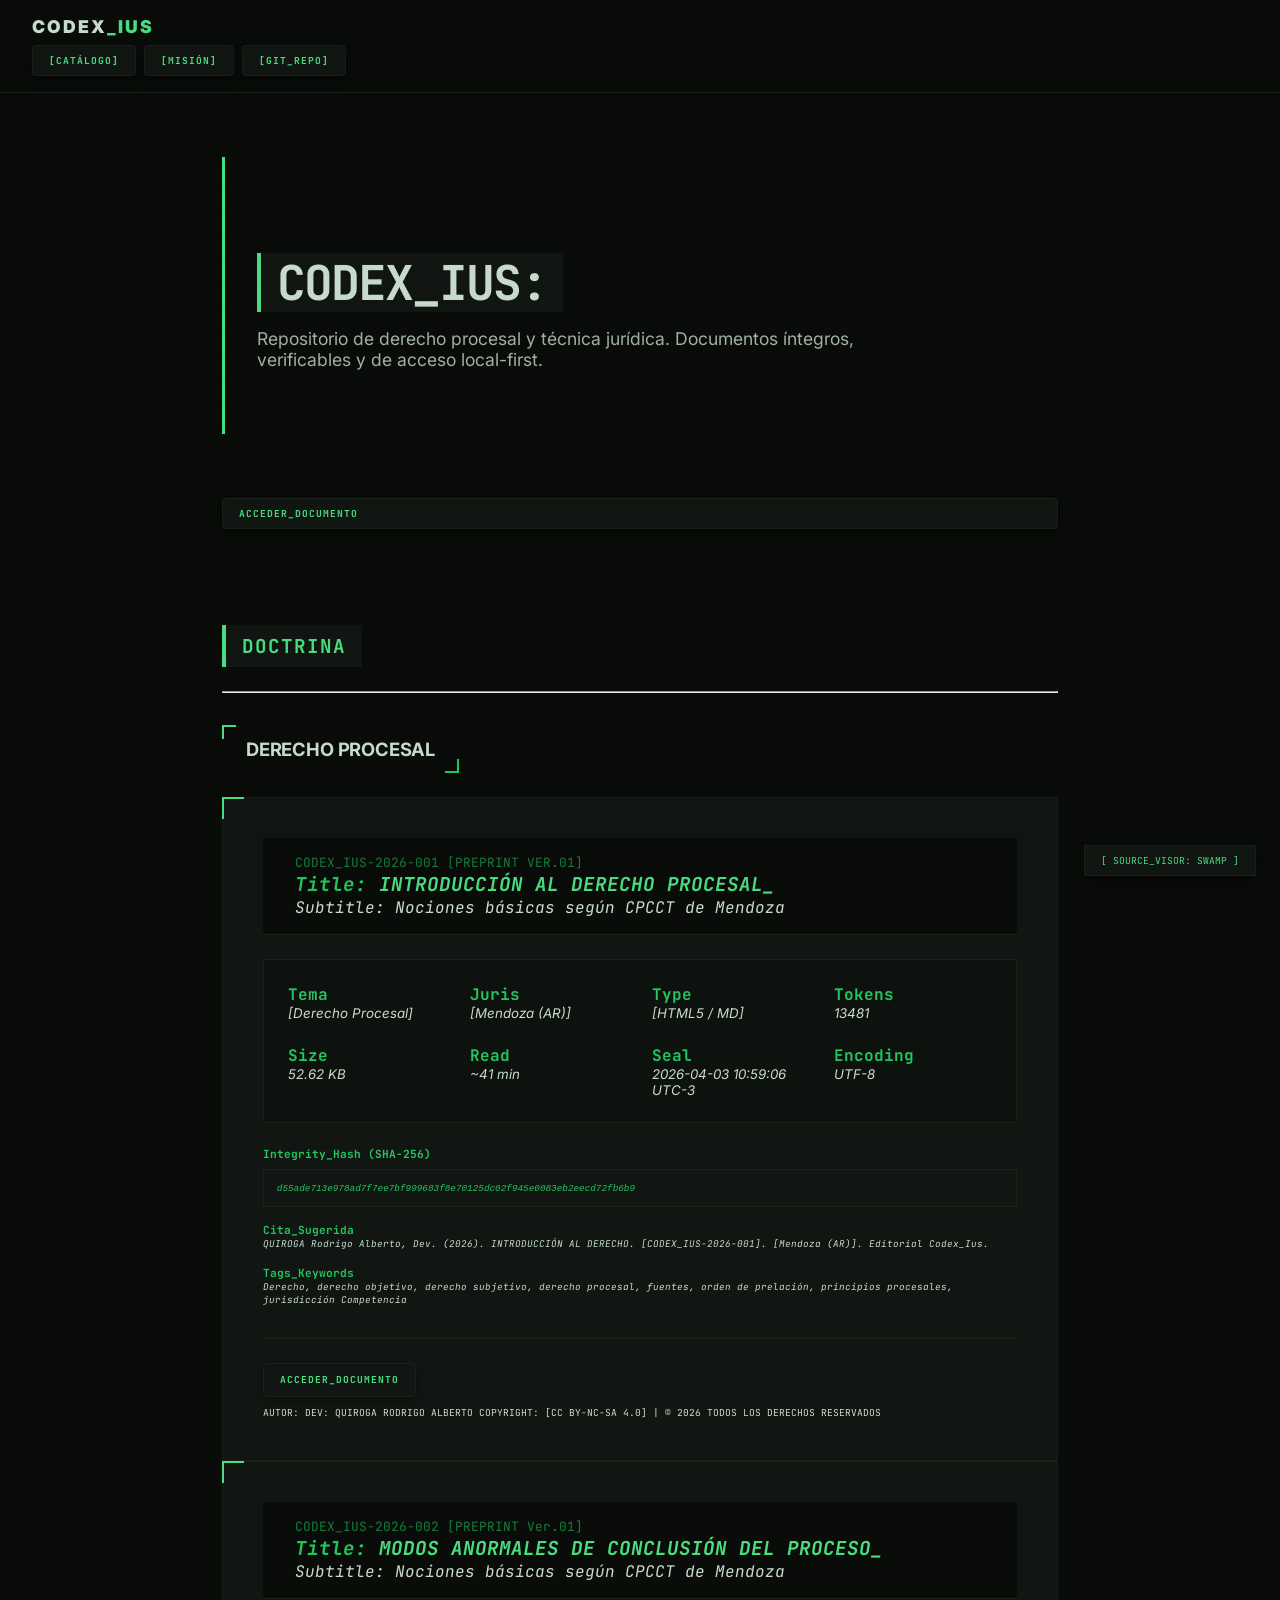
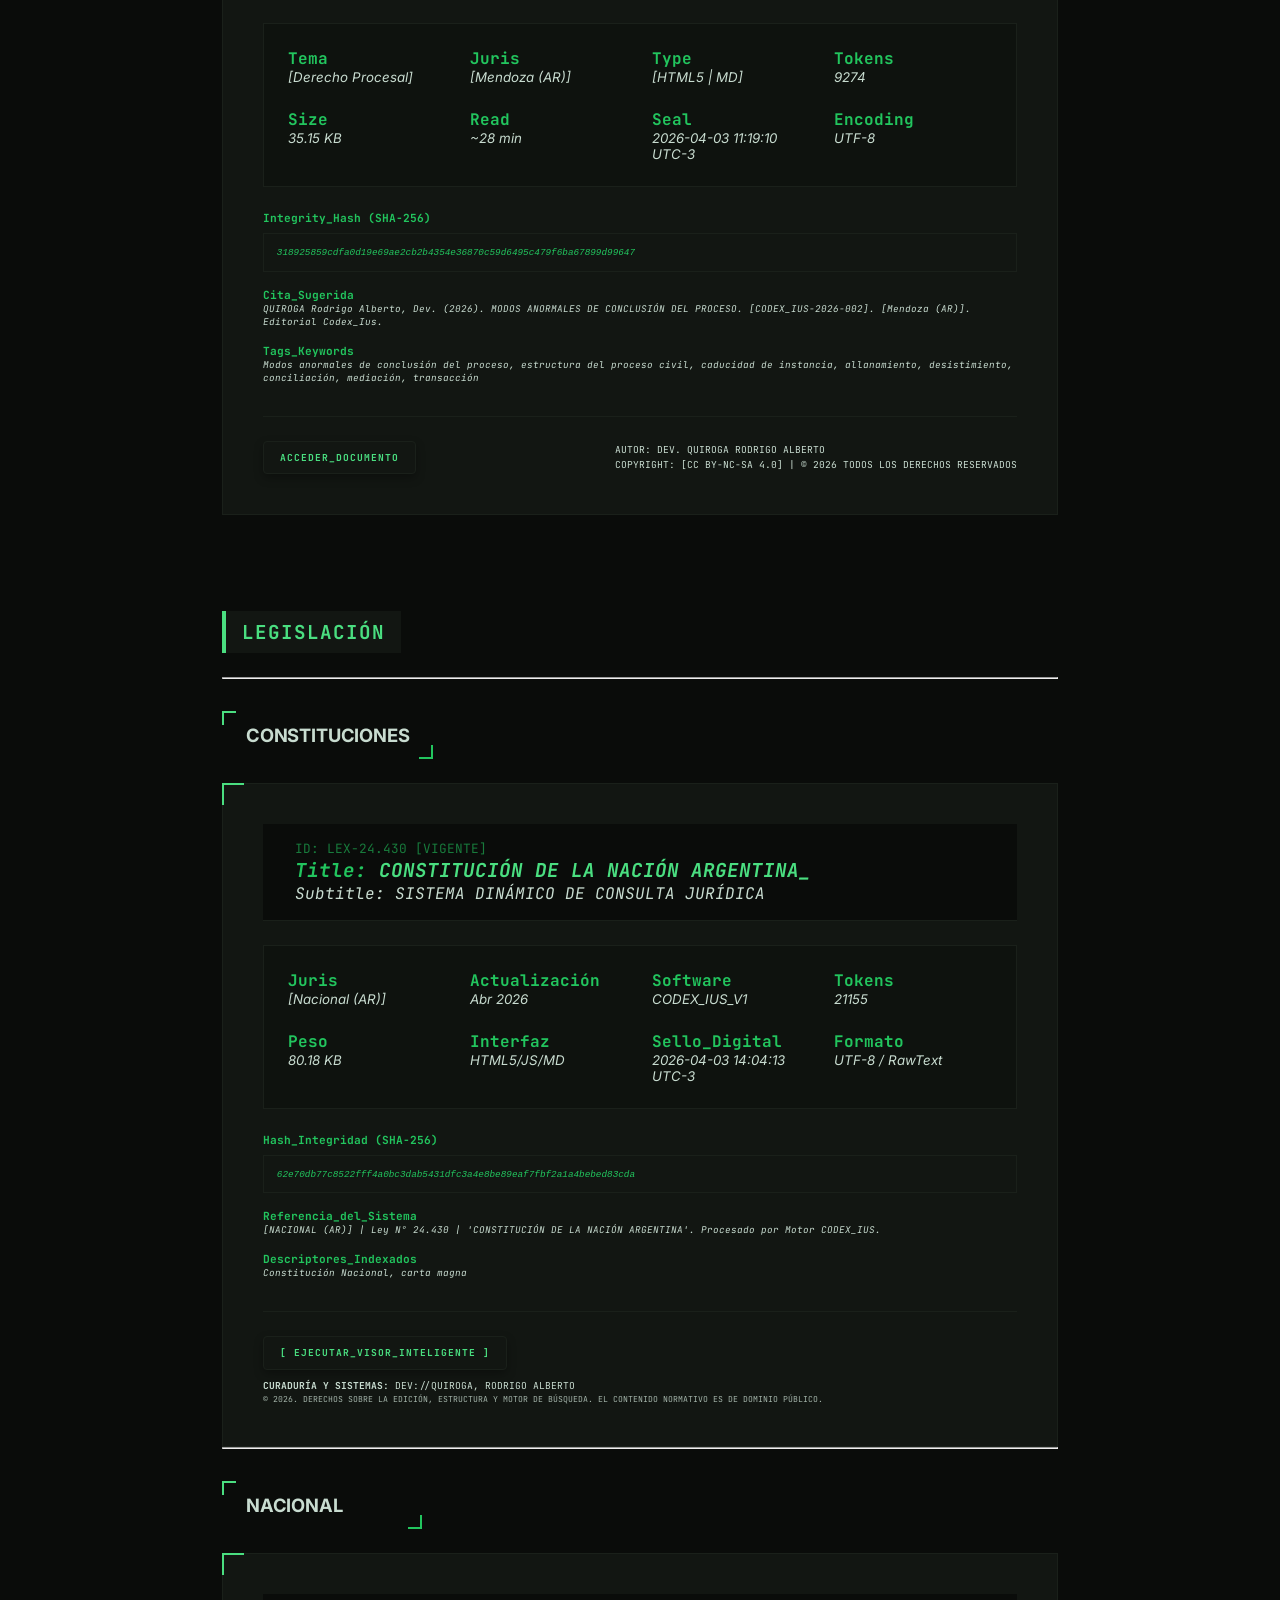
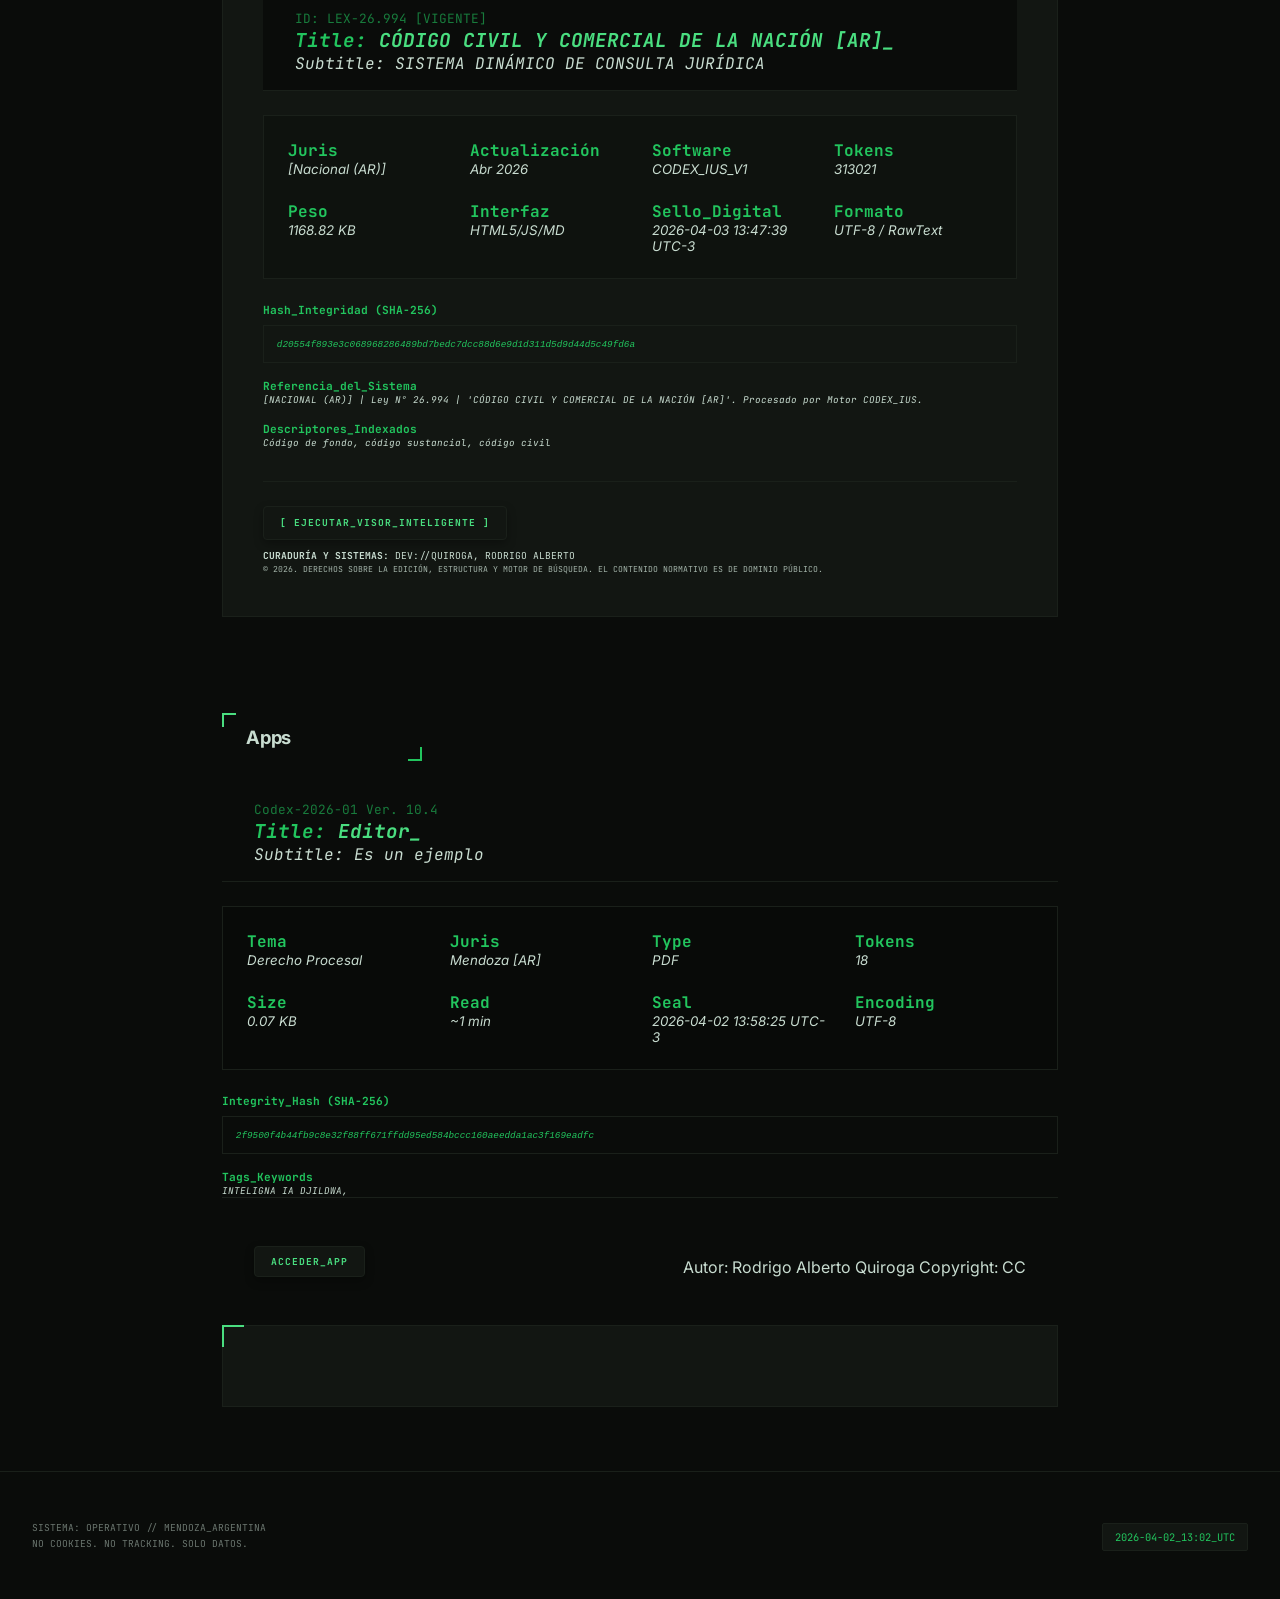
==== index.html @ 9c39ea33 "NEWER VER" ====
<!DOCTYPE html>
<html lang="es">

<head>
    <meta charset="UTF-8">
    <meta name="viewport" content="width=device-width, initial-scale=1.0">
    <title>CODEX_IUS // Editorial Técnica</title>
    <link href="https://fonts.googleapis.com/css2?family=Montserrat:wght@400;700;900&family=Roboto+Mono&display=swap"
        rel="stylesheet">
    <link rel="stylesheet" href="style.css">
    <style>
        /* Solo estilos específicos de la estructura de la LANDING */

        main {
            flex: 1;
            display: flex;
            flex-direction: column;
            padding: 4rem 2rem;
            max-width: 900px;
            margin: 0 auto;
            width: 100%;
            gap: 4rem;
        }

        #hero h2 {
            font-size: clamp(2rem, 8vw, 3.5rem);
            font-family: var(--font-mono);
            color: var(--accent);
            text-transform: uppercase;
            line-height: 0.9;
            margin-bottom: 1.5rem;
        }

        /* --- CARDS DE PUBLICACIÓN (Brutalismo Elegante) --- */
        article {
            background: var(--surface);
            border: 1px solid var(--border);
            padding: 2.5rem;
            position: relative;
            transition: all 0.3s ease;
        }

        article:hover {
            border-color: var(--accent);
            transform: translateY(-2px);
            box-shadow: 0 10px 30px rgba(0, 0, 0, 0.5);
        }

        /* Marcador de esquina superior para la Card (Vibe H3) */
        article::before {
            content: "";
            position: absolute;
            top: -1px;
            left: -1px;
            width: 20px;
            height: 20px;
            border-top: 2px solid var(--accent);
            border-left: 2px solid var(--accent);
        }

        .metadata-block dl {
            display: grid;
            grid-template-columns: repeat(auto-fit, minmax(140px, 1fr));
            gap: 1.5rem;
            background: rgba(0, 0, 0, 0.2);
            padding: 1.5rem;
            border: 1px solid var(--border);
            margin: 1.5rem 0;
        }

        .integrity-block,
        .citation-block,
        .tags-block {
            margin-top: 1rem;
            font-size: 0.7rem;
            font-family: var(--font-mono);
        }

        .integrity-block code {
            display: block;

            padding: 0.8rem;
            color: var(--accent-alt);
            border: 1px solid var(--border);
            margin-top: 0.5rem;
        }

        /* Ajuste de Footer de Card */
        .footer-article {
            margin-top: 2rem;
            display: flex;
            justify-content: space-between;
            align-items: center;
            border-top: 1px solid var(--border);
            padding-top: 1.5rem;
            flex-wrap: wrap;
            gap: 0.5rem;
        }

        /* --- HEADER & NAVEGACIÓN SISTÉMICA --- */
        header {
            border-bottom: 1px solid var(--border);
            background: var(--bg);
            padding: 1rem 2rem;
            position: sticky;
            top: 0;
            z-index: 1000;
        }

        .header-article {
            border-bottom: 1px solid var(--border);
            background: var(--bg);
            padding: 1rem 2rem;
        }

        header nav {
            display: flex;
            justify-content: space-between;
            align-items: center;
            max-width: 900px;
            margin: 0 auto;
        }

        header h1 {
            font-family: var(--font-mono);
            font-size: 1rem;
            font-weight: 700;
            color: var(--accent);
            letter-spacing: 2px;
        }

        header ul {
            display: flex;
            gap: 1.5rem;
            list-style: none;
        }

        dt {
            font-weight: bold;
            color: var(--accent-alt);
            font-family: var(--font-mono);
        }

        dd {
            font-size: smaller;
            font-style: italic;
        }

        code {
            overflow: auto;
        }

        header a {
            font-family: var(--font-mono);
            font-size: 0.7rem;
            color: var(--text);
            text-decoration: none;
            opacity: 0.7;
            transition: 0.2s;
        }

        header a:hover {
            opacity: 1;
            color: var(--accent);
        }

        /* --- SECCIÓN HERO (Soberanía) --- */
        #hero {
            padding: 4rem 0;
            border-left: 3px solid var(--accent);
            /* Marca de autoridad */
            padding-left: 2rem;
        }

        #hero h2 {
            font-family: var(--font-mono);
            font-size: 3rem;
            color: var(--text);
            line-height: 0.9;
            margin-bottom: 1rem;
            letter-spacing: -2px;
        }

        #hero p {
            font-family: var(--font-main);
            font-size: 1.1rem;
            max-width: 600px;
            opacity: 0.8;
        }



        /* --- FOOTER DE SISTEMA --- */
        footer {
            margin-top: auto;
            padding: 3rem 2rem;
            border-top: 1px solid var(--border);
            display: flex;
            justify-content: space-between;
            align-items: flex-end;
            background: var(--bg);
        }

        footer p,
        .footer-article {
            font-family: var(--font-mono);
            font-size: 0.6rem;
            line-height: 1.6;
            opacity: 0.5;
            text-transform: uppercase;
        }

        .footer-article {
            opacity: 100;
        }

        .time-stamp {
            font-family: var(--font-mono);
            font-size: 0.65rem;
            color: var(--accent-alt);
            background: var(--surface);
            padding: 6px 12px;
            border: 1px solid var(--border);
            border-radius: 2px;
        }

        h4 {
            margin: 0;
            font-family: var(--font-mono);
            font-size: larger;
            font-style: italic;
            color: var(--accent);
        }

        h4::before {
            content: 'Title: ';
            color: var(--accent-alt);
        }

        h4::after {
            content: "_";

            font-style: italic;
            animation: blink 1s step-end infinite;
        }

        .header-article p {
            font-family: var(--font-mono);
            font-style: italic;
        }

        .header-article p::before {
            content: "Subtitle: ";

        }

        @keyframes blink {

            0%,
            100% {
                opacity: 0;
            }

            50% {
                opacity: 1;
            }
        }


        /* Responsivo para móviles */
        @media (max-width: 768px) {
            header nav {
                flex-direction: column;
                gap: 1rem;
            }

            #hero h2 {
                font-size: 2rem;
            }

            footer {
                flex-direction: column;
                align-items: flex-start;
                gap: 1.5rem;
            }
        }

        .btn-main {
            z-index: 0;
        }

        .top-meta {
            font-family: var(--font-mono);
            font-size: 0.8rem;
            color: var(--accent-alt);
            opacity: 0.6;
        }
    </style>
</head>

<body>
    <nav>
        <div class="brand">CODEX<span>_IUS</span></div>
        <div class="nav-controls">
            <a class="home-btn" href="#">[CATÁLOGO]</a>
            <a class="home-btn" href="#">[MISIÓN]</a>
            <a class="home-btn" href="#">[GIT_REPO]</a>
        </div>
    </nav>




    <main>
        <section id="hero">
            <h2>CODEX_IUS:</h2>
            <p>Repositorio de derecho procesal y técnica jurídica. Documentos íntegros, verificables y de acceso
                local-first.</p>
        </section>
        <a href="sources/res-lex/viewer-lex.html?file=legislacion/ccyc.md" class="btn-main">
            ACCEDER_DOCUMENTO
        </a>
        <section id="catalog">
            <h2>DOCTRINA</h2>
            <hr>
            <h3>DERECHO PROCESAL</h3>
            <article data-pub-id="CODEX_IUS-2026-001" data-status="[preprint ver.01]">
                <div class="header-article">
                    <div class="top-meta">
                        <span>CODEX_IUS-2026-001</span>
                        <span>[PREPRINT VER.01]</span>
                    </div>
                    <h4>INTRODUCCIÓN AL DERECHO PROCESAL</h4>
                    <p>Nociones básicas según CPCCT de Mendoza</p>
                </div>

                <div class="metadata-block">
                    <dl>
                        <div>
                            <dt>Tema</dt>
                            <dd>[Derecho Procesal]</dd>
                        </div>
                        <div>
                            <dt>Juris</dt>
                            <dd>[Mendoza (AR)]</dd>
                        </div>
                        <div>
                            <dt>Type</dt>
                            <dd>[HTML5 / MD]</dd>
                        </div>
                        <div>
                            <dt>Tokens</dt>
                            <dd>13481</dd>
                        </div>
                        <div>
                            <dt>Size</dt>
                            <dd>52.62 KB</dd>
                        </div>
                        <div>
                            <dt>Read</dt>
                            <dd>~41 min</dd>
                        </div>
                        <div>
                            <dt>Seal</dt>
                            <dd>2026-04-03 10:59:06 UTC-3</dd>
                        </div>
                        <div>
                            <dt>Encoding</dt>
                            <dd>UTF-8</dd>
                        </div>
                    </dl>
                </div>

                <section class="integrity-block">
                    <dt>Integrity_Hash (SHA-256)</dt>
                    <dd><code>d55ade713e978ad7f7ee7bf999683f8e70125dc02f945e0083eb2eecd72fb6b9</code></dd>
                </section>

                <section class="citation-block">
                    <dt>Cita_Sugerida</dt>
                    <dd>QUIROGA Rodrigo Alberto, Dev. (2026). INTRODUCCIÓN AL DERECHO. [CODEX_IUS-2026-001]. [Mendoza
                        (AR)]. Editorial Codex_Ius.</dd>
                </section>

                <section class="tags-block">
                    <dt>Tags_Keywords</dt>
                    <dd>Derecho, derecho objetivo, derecho subjetivo, derecho procesal, fuentes, orden de prelación,
                        principios procesales, jurisdicción

                        Competencia</dd>
                </section>

                <div class="footer-article">
                    <a href="sources/res-archive/viewer.html?file=docs/procesal/doc_I.md"
                        class="btn-main">ACCEDER_DOCUMENTO</a>
                    <div class="file-data">
                        <span>Autor: Dev: Quiroga Rodrigo Alberto</span>
                        <span>Copyright: [CC BY-NC-SA 4.0] | © 2026 Todos los derechos reservados</span>
                    </div>
                </div>
            </article>


            <article data-pub-id="CODEX_IUS-2026-002" data-status="[preprint ver.01]">
                <div class="header-article">
                    <div class="top-meta">
                        <span>CODEX_IUS-2026-002</span>
                        <span>[PREPRINT Ver.01]</span>
                    </div>
                    <h4>MODOS ANORMALES DE CONCLUSIÓN DEL PROCESO</h4>
                    <p>Nociones básicas según CPCCT de Mendoza</p>
                </div>

                <div class="metadata-block">
                    <dl>
                        <div>
                            <dt>Tema</dt>
                            <dd>[Derecho Procesal]</dd>
                        </div>
                        <div>
                            <dt>Juris</dt>
                            <dd>[Mendoza (AR)]</dd>
                        </div>
                        <div>
                            <dt>Type</dt>
                            <dd>[HTML5 | MD]</dd>
                        </div>
                        <div>
                            <dt>Tokens</dt>
                            <dd>9274</dd>
                        </div>
                        <div>
                            <dt>Size</dt>
                            <dd>35.15 KB</dd>
                        </div>
                        <div>
                            <dt>Read</dt>
                            <dd>~28 min</dd>
                        </div>
                        <div>
                            <dt>Seal</dt>
                            <dd>2026-04-03 11:19:10 UTC-3</dd>
                        </div>
                        <div>
                            <dt>Encoding</dt>
                            <dd>UTF-8</dd>
                        </div>
                    </dl>
                </div>

                <section class="integrity-block">
                    <dt>Integrity_Hash (SHA-256)</dt>
                    <dd><code>318925859cdfa0d19e69ae2cb2b4354e36870c59d6495c479f6ba67899d99647</code></dd>
                </section>

                <section class="citation-block">
                    <dt>Cita_Sugerida</dt>
                    <dd>QUIROGA Rodrigo Alberto, Dev. (2026). MODOS ANORMALES DE CONCLUSIÓN DEL PROCESO.
                        [CODEX_IUS-2026-002]. [Mendoza (AR)]. Editorial Codex_Ius.</dd>
                </section>

                <section class="tags-block">
                    <dt>Tags_Keywords</dt>
                    <dd>Modos anormales de conclusión del proceso, estructura del proceso civil, caducidad de instancia,
                        allanamiento, desistimiento, conciliación, mediación, transacción</dd>
                </section>

                <div class="footer-article">
                    <a href="sources/viewer.html?file=res-archive/docs/procesal/doc_II.md"
                        class="btn-main">ACCEDER_DOCUMENTO</a>
                    <div class="file-data">
                        <p>Autor: Dev. Quiroga Rodrigo Alberto</p>
                        <p>Copyright: [CC BY-NC-SA 4.0] | © 2026 Todos los derechos reservados</p>
                    </div>
                </div>
            </article>
        </section>



        <section id="catalog">
            <h2>LEGISLACIÓN</h2>
            <hr>
            <h3>CONSTITUCIONES</h3>

            <article data-pub-id="LEX-24.430" data-status="[vigente]">
                <div class="header-article">
                    <div class="top-meta">
                        <span>ID: LEX-24.430</span>
                        <span>[VIGENTE]</span>
                    </div>
                    <h4>CONSTITUCIÓN DE LA NACIÓN ARGENTINA</h4>
                    <p>SISTEMA DINÁMICO DE CONSULTA JURÍDICA</p>
                </div>

                <div class="metadata-block">
                    <dl>
                        <div>
                            <dt>Juris</dt>
                            <dd>[Nacional (AR)]</dd>
                        </div>
                        <div>
                            <dt>Actualización</dt>
                            <dd>Abr 2026</dd>
                        </div>
                        <div>
                            <dt>Software</dt>
                            <dd>CODEX_IUS_V1</dd>
                        </div>
                        <div>
                            <dt>Tokens</dt>
                            <dd>21155</dd>
                        </div>
                        <div>
                            <dt>Peso</dt>
                            <dd>80.18 KB</dd>
                        </div>
                        <div>
                            <dt>Interfaz</dt>
                            <dd>HTML5/JS/MD</dd>
                        </div>
                        <div>
                            <dt>Sello_Digital</dt>
                            <dd>2026-04-03 14:04:13 UTC-3</dd>
                        </div>
                        <div>
                            <dt>Formato</dt>
                            <dd>UTF-8 / RawText</dd>
                        </div>
                    </dl>
                </div>

                <section class="integrity-block">
                    <dt>Hash_Integridad (SHA-256)</dt>
                    <dd><code>62e70db77c8522fff4a0bc3dab5431dfc3a4e8be89eaf7fbf2a1a4bebed83cda</code></dd>
                </section>

                <section class="citation-block">
                    <dt>Referencia_del_Sistema</dt>
                    <dd>[NACIONAL (AR)] | Ley N° 24.430 | 'CONSTITUCIÓN DE LA NACIÓN ARGENTINA'. Procesado por Motor
                        CODEX_IUS.</dd>
                </section>

                <section class="tags-block">
                    <dt>Descriptores_Indexados</dt>
                    <dd>Constitución Nacional, carta magna</dd>
                </section>

                <div class="footer-article">
                    <a href="sources/res-lex/viewer-lex.html?file=lex/cn.md" class="btn-main">[
                        EJECUTAR_VISOR_INTELIGENTE ]</a>
                    <div class="file-data">
                        <p><strong>Curaduría y Sistemas:</strong> dev://QUIROGA, Rodrigo Alberto</p>
                        <p style="font-size: 0.85em; opacity: 0.8;">
                            © 2026. Derechos sobre la edición, estructura y motor de búsqueda.
                            El contenido normativo es de dominio público.
                        </p>
                    </div>
                </div>
            </article>
            <hr>
            <h3>NACIONAL</h3>

            <article data-pub-id="LEX-26.994" data-status="[vigente]">
                <div class="header-article">
                    <div class="top-meta">
                        <span>ID: LEX-26.994</span>
                        <span>[VIGENTE]</span>
                    </div>
                    <h4>CÓDIGO CIVIL Y COMERCIAL DE LA NACIÓN [AR]</h4>
                    <p>SISTEMA DINÁMICO DE CONSULTA JURÍDICA</p>
                </div>

                <div class="metadata-block">
                    <dl>
                        <div>
                            <dt>Juris</dt>
                            <dd>[Nacional (AR)]</dd>
                        </div>
                        <div>
                            <dt>Actualización</dt>
                            <dd>Abr 2026</dd>
                        </div>
                        <div>
                            <dt>Software</dt>
                            <dd>CODEX_IUS_V1</dd>
                        </div>
                        <div>
                            <dt>Tokens</dt>
                            <dd>313021</dd>
                        </div>
                        <div>
                            <dt>Peso</dt>
                            <dd>1168.82 KB</dd>
                        </div>
                        <div>
                            <dt>Interfaz</dt>
                            <dd>HTML5/JS/MD</dd>
                        </div>
                        <div>
                            <dt>Sello_Digital</dt>
                            <dd>2026-04-03 13:47:39 UTC-3</dd>
                        </div>
                        <div>
                            <dt>Formato</dt>
                            <dd>UTF-8 / RawText</dd>
                        </div>
                    </dl>
                </div>

                <section class="integrity-block">
                    <dt>Hash_Integridad (SHA-256)</dt>
                    <dd><code>d20554f893e3c068968286489bd7bedc7dcc88d6e9d1d311d5d9d44d5c49fd6a</code></dd>
                </section>

                <section class="citation-block">
                    <dt>Referencia_del_Sistema</dt>
                    <dd>[NACIONAL (AR)] | Ley N° 26.994 | 'CÓDIGO CIVIL Y COMERCIAL DE LA NACIÓN [AR]'. Procesado por
                        Motor CODEX_IUS.</dd>
                </section>

                <section class="tags-block">
                    <dt>Descriptores_Indexados</dt>
                    <dd>Código de fondo, código sustancial, código civil</dd>
                </section>

                <div class="footer-article">
                    <a href="sources/res-lex/viewer-lex.html?file=lex/ccyc.md" class="btn-main">[
                        EJECUTAR_VISOR_INTELIGENTE ]</a>
                    <div class="file-data">
                        <p><strong>Curaduría y Sistemas:</strong> dev://QUIROGA, Rodrigo Alberto</p>
                        <p style="font-size: 0.85em; opacity: 0.8;">
                            © 2026. Derechos sobre la edición, estructura y motor de búsqueda.
                            El contenido normativo es de dominio público.
                        </p>
                    </div>
                </div>
            </article>

        </section>
        <section>
            <h3>Apps</h3>
            <div class="header-article">
                <div class="top-meta">
                    <span>Codex-2026-01</span>
                    <span>Ver. 10.4</span>
                </div>
                <h4>Editor</h4>
                <p>Es un ejemplo</p>
            </div>

            <div class="metadata-block">
                <dl>
                    <div>
                        <dt>Tema</dt>
                        <dd>Derecho Procesal</dd>
                    </div>
                    <div>
                        <dt>Juris</dt>
                        <dd>Mendoza [AR]</dd>
                    </div>
                    <div>
                        <dt>Type</dt>
                        <dd>PDF</dd>
                    </div>
                    <div>
                        <dt>Tokens</dt>
                        <dd>18</dd>
                    </div>
                    <div>
                        <dt>Size</dt>
                        <dd>0.07 KB</dd>
                    </div>
                    <div>
                        <dt>Read</dt>
                        <dd>~1 min</dd>
                    </div>
                    <div>
                        <dt>Seal</dt>
                        <dd>2026-04-02 13:58:25 UTC-3</dd>
                    </div>
                    <div>
                        <dt>Encoding</dt>
                        <dd>UTF-8</dd>
                    </div>
                </dl>
            </div>

            <section class="integrity-block">
                <dt>Integrity_Hash (SHA-256)</dt>
                <dd><code>2f9500f4b44fb9c8e32f88ff671ffdd95ed584bccc160aeedda1ac3f169eadfc</code></dd>
            </section>

            <section class="tags-block">
                <dt>Tags_Keywords</dt>
                <dd>INTELIGNA IA DJILDWA,</dd>
            </section>

            <footer>
                <a href="/sources/res-apps/render.html" class="btn-main">ACCEDER_APP</a>
                <div class="file-data">
                    <span>Autor: Rodrigo Alberto Quiroga</span>
                    <span>Copyright: CC</span>
                </div>
            </footer>
            </article>
            <article>

            </article>
        </section>
    </main>

    <footer>
        <div>
            <p>SISTEMA: OPERATIVO // MENDOZA_ARGENTINA</p>
            <p>NO COOKIES. NO TRACKING. SOLO DATOS.</p>
        </div>
        <div class="time-stamp">
            2026-04-02_13:02_UTC
        </div>
    </footer>
    <button id="theme-toggle" onclick="toggleTheme()">[ MODE: DARK ]</button>

    <script>
        // 1. INICIALIZACIÓN Y CARGA DINÁMICA
        window.onload = () => {

            // Aplicar tema guardado
            const savedTheme = localStorage.getItem('theme') || 'dark';
            applyTheme(savedTheme);
            // MEDIR EL NAV DINÁMICAMENTE
            const nav = document.querySelector('nav');
            const updateNavHeight = () => {
                const height = nav.offsetHeight;
                document.documentElement.style.setProperty('--nav-height', `${height}px`);
            };

            updateNavHeight();
            window.addEventListener('resize', updateNavHeight); // Re-calcula si giras el celu o achicas la ventana
        };

        // 3. GESTIÓN DE TEMAS (CICLO DE PALETAS)
        const themes = [
            'dark', 'bw', 'amber', 'steel',
            'blueprint', 'ghost', 'olive', 'radar'
        ];

        function toggleTheme() {
            let current = document.documentElement.getAttribute('data-theme') || 'dark';
            let nextIndex = (themes.indexOf(current) + 1) % themes.length;
            let nextTheme = themes[nextIndex];

            applyTheme(nextTheme);
        }

        function applyTheme(theme) {
            document.documentElement.setAttribute('data-theme', theme);
            localStorage.setItem('theme', theme);

            const themeBtn = document.getElementById('theme-toggle');
            if (themeBtn) {
                // Nombres amigables para el botón
                const themeNames = {
                    'dark': 'SWAMP',
                    'bw': 'PAPER',
                    'amber': 'AMBER',
                    'steel': 'OCEAN',
                    'blueprint': 'BLUEPRINT',
                    'ghost': 'GHOST',
                    'olive': 'OLIVE',
                    'radar': 'RADAR'
                };
                themeBtn.textContent = `[ SOURCE_VISOR: ${themeNames[theme] || theme.toUpperCase()} ]`;
            }
        }
    </script>
</body>

</html>
---- style.css ----
@import url('https://fonts.googleapis.com/css2?family=Inter:wght@400;700&family=JetBrains+Mono:ital,wght@0,400;0,700;1,400&display=swap');

        :root {
            /* [ MATRIX_RGB ] - Verde Musgo y Esmeralda */
            --bg: #0a0c0a;
            --surface: #121612;
            --border: #1a201a;
            --text: #c8dcd0;
            --accent: #4ade80;
            --accent-alt: #22c55e;
            /* Un verde más profundo para títulos */
            --overlay-bg: rgba(5, 8, 5, 0.85);
            --font-main: 'Inter', sans-serif;
            --font-mono: 'JetBrains Mono', monospace;
            --nav-height: 80px;
        }

        [data-theme="bw"] {
            /* [ PAPER_BW ] - Hueso y Tinta Seca */
            --bg: #f5f5f4;
            --surface: #e7e7e4;
            --border: #d6d6d2;
            --text: #1c1917;
            --accent: #44403c;
            --accent-alt: #78716c;
            --overlay-bg: rgba(245, 245, 244, 0.9);
        }

        [data-theme="amber"] {
            /* [ AMBER_CRT ] - Obsidiana y Oro Viejo */
            --bg: #0f0d0a;
            --surface: #1a1612;
            --border: #2d241a;
            --text: #fcd34d;
            --accent: #fbbf24;
            --accent-alt: #d97706;
            --overlay-bg: rgba(10, 8, 5, 0.9);
        }

        [data-theme="steel"] {
            /* [ STEEL_CYBER ] - Ártico y Cobalto */
            --bg: #0f172a;
            --surface: #1e293b;
            --border: #334155;
            --text: #f1f5f9;
            --accent: #38bdf8;
            --accent-alt: #0ea5e9;
            --overlay-bg: rgba(15, 23, 42, 0.9);
        }

        [data-theme="blueprint"] {
            /* Fondo azul muy pálido con textura de puntos */
            --bg: #f0f4f8;
            --surface: #e1e8f0;
            --border: #cbd5e1;
            --text: #334155;
            --accent: #2563eb;
            /* Azul técnico */
            --accent-alt: #0f172a;
            --overlay-bg: rgba(240, 244, 248, 0.9);

            /* Efecto Dot Grid */
            background-image: radial-gradient(#cbd5e1 1px, transparent 1px);
            background-size: 20px 20px;
        }

        [data-theme="ghost"] {
            --bg: #1a1b1e;
            --surface: #25262b;
            --border: #373a40;
            --text: #c1c2c5;
            --accent: #a5d8ff;
            /* Azul hielo */
            --accent-alt: #be4bdb;
            /* Magenta suave para contrastes */
            --overlay-bg: rgba(26, 27, 30, 0.9);
        }

        [data-theme="radar"] {
            --bg: #050b10;
            --surface: #0a141d;
            --border: #142a3d;
            --text: #71b1d9;
            --accent: #00f2ff;
            /* Cian Neón */
            --accent-alt: #0066ff;
            --overlay-bg: rgba(5, 11, 16, 0.9);
        }

        /* Efecto: Círculos concéntricos de Radar (Muy sutiles en las esquinas) */
        [data-theme="radar"] body {
            background-image: radial-gradient(circle at 0% 0%, var(--border) 2px, transparent 1px);
            background-size: 100px 100px;
        }

        [data-theme="olive"] {
            --bg: #e2e4d5;
            /* Verde oficina antiguo */
            --surface: #d8dabf;
            --border: #b5b8a1;
            --text: #2d2f28;
            /* Tinta seca */
            --accent: #5d6342;
            /* Verde militar profundo */
            --accent-alt: #8c7355;
            /* Cuero/Madera */
            --overlay-bg: rgba(226, 228, 213, 0.95);
            --glow: none;
        }

       
        /* Solo aplicar el grid si estamos en blueprint */
        [data-theme="blueprint"] body {
            background-image: radial-gradient(var(--border) 0.5px, transparent 1px);
            background-size: 24px 24px;
        }

        /* Efecto de "Scanline" para temas oscuros técnicos */
        [data-theme="ghost"] body::after,
        [data-theme="matrix"] body::after {
            content: "";
            position: fixed;
            top: 0;
            left: 0;
            width: 100%;
            height: 100%;
            background: linear-gradient(rgba(18, 16, 16, 0) 50%,
                    rgba(0, 0, 0, 0.05) 50%);
            background-size: 100% 4px;
            z-index: 9999;
            pointer-events: none;
            opacity: 0.5;
        }

        * {
            margin: 0;
            padding: 0;
            box-sizing: border-box;
        }

        /* Forzamos que el body y html usen el background dinámico */
        html,
        body {
            background-color: var(--bg);
            color: var(--text);
            transition: background-color 0.3s, color 0.3s;
        }

        body {
            font-family: var(--font-main);
            background-color: var(--bg);
            color: var(--text);
            -webkit-font-smoothing: antialiased;
        }

        /* --- EFECTO CRT (Opcional, se oculta en modo papel) --- */
        body::before {
            content: " ";
            display: block;
            position: fixed;
            top: 0;
            left: 0;
            bottom: 0;
            right: 0;
            background: linear-gradient(rgba(18, 16, 16, 0) 50%, rgba(0, 0, 0, 0.05) 50%),
                linear-gradient(90deg, rgba(255, 0, 0, 0.01), rgba(0, 255, 0, 0.01), rgba(0, 0, 255, 0.01));
            z-index: 9999;
            background-size: 100% 3px, 3px 100%;
            pointer-events: none;
            opacity: 0.3;
        }

        [data-theme="bw"] body::before {
            display: none;
        }

        /* --- NAVEGACIÓN --- */
        nav {
            display: flex;
            padding: 1rem 2rem;
            border-bottom: 1px solid var(--border);
            background: var(--bg);
            position: sticky;
            top: 0;
            flex-direction: column;
            z-index: 1000;
        }

        .brand {
            font-weight: 900;
            letter-spacing: 2px;
            font-size: 1.1rem;
            text-transform: uppercase;
        }

        .brand span {
            color: var(--accent);
        }

        .nav-controls {
            display: flex;
            gap: 0.5rem;
            margin-top: 0.5rem;
        }

        /* --- BOTONES --- */
        .home-btn,
        a {
            border-radius: 4px;
            text-transform: uppercase;
            letter-spacing: 1px;
            font-weight: 700;

            text-decoration: none;
            background: var(--surface);
            border: 1px solid var(--border);
            color: var(--accent);
            padding: 0.5rem 1rem;
            font-family: var(--font-mono);
            font-size: 0.6rem;
            cursor: pointer;
            z-index: 2000;
            box-shadow: 0 4px 10px rgba(0, 0, 0, 0.3);
        }

        .home-btn:hover,
        .home-btn.active {
            border-color: var(--accent);
            color: var(--bg);
            background: var(--accent);
        }

        /* --- MAIN LAYOUT --- */
        .main-container {
            display: flex;
            flex-direction: column;
            max-width: 900px;
            margin: 0 auto;
            width: 100%;
            flex: 1;
        }

        #document-index {
            position: fixed;
            top: var(--nav-height);
            left: -320px;
            width: 300px;
            height: calc(100vh - var(--nav-height));
            background: var(--surface);
            border-right: 1px solid var(--border);
            padding: 1.5rem;
            z-index: 1100;
            transition: left 0.4s cubic-bezier(0.4, 0, 0.2, 1);
            overflow-y: auto;
            gap: 0.5rem;
        }

        #document-index h3,
        #document-index a {
            margin: 0.5rem 0;
        }

        #document-index h3 {
            text-align: center;
        }

        body.toc-active #document-index {
            left: 0;
            box-shadow: 20px 0 50px rgba(0, 0, 0, 0.3);
        }

        #toc-overlay {
            position: fixed;
            top: var(--nav-height);
            left: 0;
            width: 100vw;
            height: calc(100vh - var(--nav-height));
            background: var(--overlay-bg);
            backdrop-filter: blur(8px);
            /* Efecto cristal esmerilado elegante */
            opacity: 0;
            visibility: hidden;
            transition: all 0.4s ease;
            z-index: 1050;
        }

        /* Limpiamos el estilo base de los enlaces del índice para que no hereden el estilo de botón global */
        #toc-container a {
            display: block;
            text-decoration: none;
            font-family: var(--font-mono);
            transition: all 0.2s ease;
            border: none;
            box-shadow: none;
            background: transparent;
            padding: 0.6rem 0;
            line-height: 1.3;
        }

        /* NIVEL 1: Títulos Principales (Capítulos / Unidades) */
        .toc-h1 {
            font-size: 0.75rem;
            font-weight: 700;
            color: var(--accent);
            text-transform: uppercase;
            letter-spacing: 1.5px;
            border-bottom: 1px solid var(--border) !important;
            margin-bottom: 0.5rem;
            margin-top: 1rem;
        }

        .toc-h1:hover {
            color: var(--text);
            padding-left: 5px;
        }

        /* NIVEL 2: Secciones (Artículos / Temas) */
        .toc-h2 {
            font-size: 0.65rem;
            font-weight: 400;
            color: var(--text);
            padding-left: 1.2rem !important;
            opacity: 0.8;
            position: relative;
        }

        /* Guía visual vertical para el nivel 2 */
        .toc-h2::before {
            content: "";
            position: absolute;
            left: 0.4rem;
            top: 0;
            bottom: 0;
            width: 1px;
            background: var(--border);
        }

        .toc-h2:hover {
            opacity: 1;
            color: var(--accent);
            background: var(--bg);
            padding-left: 1.5rem !important;
        }

        /* NIVEL 3: Subsecciones (Incisos / Detalles) */
        .toc-h3 {
            font-size: 0.6rem;
            font-weight: 400;
            color: var(--text);
            padding-left: 2.2rem !important;
            opacity: 0.5;
            font-style: italic;
        }

        .toc-h3:hover {
            opacity: 1;
            color: var(--accent);
            padding-left: 2.5rem !important;
        }

        /* Indicador de "Item Activo" (Opcional, para cuando pasas el mouse) */
        #toc-container a:hover::after {
            content: " _";
            color: var(--accent);
            font-weight: 900;
        }

        body.toc-active #toc-overlay {
            opacity: 1;
            visibility: visible;
        }

        /* --- RENDERER CONTRASTE CORREGIDO --- */
        .viewer-area {
            padding: 3rem 2rem;
            width: 100%;
        }

        #markdown-content {
            line-height: 1.8;
            /* Más aire entre líneas para leyes largas */
            letter-spacing: -0.011em;
            display: flex;
            flex-direction: column;
            
        }

        /* --- JERARQUÍA DE CONTENIDO --- */

        /* H1: Título Maestro del Documento (Solo uno por archivo) */
        #markdown-content h1, h1 {
            font-family: var(--font-mono);
            font-size: 1.8rem;
            color: var(--accent);
            text-align: center;
            margin: 4rem 0 3rem 0;
            padding-bottom: 1rem;
            border-bottom: 2px double var(--border);
            letter-spacing: -1px;
            line-height: 1.1;
        }

        /* H2: Divisiones Mayores (Ej: UNIDAD I, CAPÍTULO II) */
        #markdown-content h2, h2 {
            font-family: var(--font-mono);
            font-size: 1.2rem;
            color: var(--accent);
            margin-top: 2rem;
            /* Mucho aire antes de una sección nueva */
            margin-bottom: 1.5rem;
            padding: 0.5rem 1rem;
            background: var(--surface);
            border-left: 4px solid var(--accent);
            display: inline-block;
            /* No ocupa todo el ancho, se ve más elegante */
            letter-spacing: 1px;
        }


        /* H3: Títulos de Artículos con Enmarcado Angular */
        #markdown-content h3, h3 {
            font-family: var(--font-main);
            font-size: 1.15rem;
            font-weight: 700;
            color: var(--text);

            margin-top: 2rem;
            margin-bottom: 1.5rem;

            padding: 0.8rem 1.5rem;
            /* Espacio interno para que respiren las esquinas */
            position: relative;
            display: inline-block;
            /* Para que el recuadro se ajuste al texto y no ocupe todo el ancho */
            min-width: 200px;

            letter-spacing: -0.01em;
            line-height: 1.2;
        }

        /* ESQUINA SUPERIOR IZQUIERDA */
        #markdown-content h3::before, h3::before {
            content: "";
            position: absolute;
            top: 0;
            left: 0;
            width: 12px;
            height: 12px;
            border-top: 2px solid var(--accent);
            border-left: 2px solid var(--accent);
        }

        /* ESQUINA INFERIOR DERECHA */
        #markdown-content h3::after, h3::after {
            content: "";
            position: absolute;
            bottom: 0;
            right: 0;
            width: 12px;
            height: 12px;
            border-bottom: 2px solid var(--accent-alt);
            border-right: 2px solid var(--accent-alt);
        }

        /* EL SÍMBOLO § (Ahora como un elemento flotante sutil arriba) */
        #markdown-content h3 .section-symbol, h3 .section-symbol {
            position: absolute;
            top: -12px;
            left: 10px;
            font-family: var(--font-mono);
            font-size: 0.6rem;
            background: var(--bg);
            /* Tapa la línea si fuera necesario */
            padding: 0 5px;
            color: var(--accent);
            opacity: 0.8;
        }

        /* H4: Sub-puntos o Comentarios de doctrina */
        #markdown-content h4, h4 {
            font-family: var(--font-main);
            font-size: 0.95rem;
            font-weight: 700;
            color: var(--accent-alt);
            margin-top: 2rem;
            margin-bottom: 0.5rem;
            text-transform: none;
        }

        /* --- DETALLES DE REFINAMIENTO --- */

        /* Ajuste de scroll para que el NAV no tape el título al hacer clic en el índice */
        #markdown-content h1,
        #markdown-content h2,
        #markdown-content h3,
        #markdown-content h4 {
            scroll-margin-top: calc(var(--nav-height) + 20px);
        }

        /* Separador elegante para cuando termines una sección sin usar H2 */
        #markdown-content hr {
            border: none;
            height: 1px;
            background: linear-gradient(to right, transparent, var(--border), transparent);
            margin: 4rem 0;
        }

        #markdown-content blockquote {
            background: var(--surface);
            border-left: 3px solid var(--accent-alt);
            color: var(--text);
            opacity: 0.9;
            font-style: normal;
            /* Menos cansado que la itálica */
            border-radius: 0 4px 4px 0;
        }

        #markdown-content p {
            padding: 0.5rem;
        }

        #markdown-content p:hover {
            border-left: 3px solid var(--accent);
            padding-left: 1rem;
        }

        #markdown-content table {
            border: 1px solid var(--border);
            border-radius: 8px;
            overflow: hidden;
            margin: 0.5rem auto;
        }

        #markdown-content th {
            background: var(--surface);
            border-bottom: 2px solid var(--border);
            color: var(--accent);
            font-family: var(--font-mono);
            text-transform: uppercase;
            font-size: 0.7rem;
            text-align: center;
            padding: 0.4rem;
        }

        #markdown-content td {
            border: 1px solid var(--border);
            padding: 10px;
        }

        #markdown-content th {
            background: var(--surface);
            color: var(--accent);
        }

        /* --- ESTILO BASE PARA LISTAS --- */
        #markdown-content ul,
        #markdown-content ol {
            margin: 1.5rem 0 2rem 2.5rem;
            padding: 0;
            list-style: none;
            /* Quitamos los estilos por defecto */
            position: relative;
        }

        /* Línea vertical de conexión (Efecto de Rama) */
        #markdown-content ol::before {
            content: "";
            position: absolute;
            left: -1.2rem;
            top: 0.5rem;
            bottom: 0.5rem;
            width: 1px;
            background: var(--border);
            opacity: 0.5;
        }

        #markdown-content li {
            margin-bottom: 1rem;
            position: relative;
            line-height: 1.7;
        }

        /* --- LISTAS NO ORDENADAS (UL) --- */
        #markdown-content ul li::before {
            content: ">>";
            /* Marcador tipo consola */
            position: absolute;
            left: -1.8rem;
            font-family: var(--font-mono);
            font-size: 0.65rem;
            color: var(--accent);
            opacity: 0.7;
            top: 0.2rem;
        }

        /* --- LISTAS ORDENADAS (OL) --- */
        #markdown-content ol {
            counter-reset: legal-counter;
            /* Contador personalizado */
        }

        #markdown-content ol li {
            counter-increment: legal-counter;
        }

        #markdown-content ol li::before {
            content: counter(legal-counter, decimal-leading-zero) ".";
            position: absolute;
            left: -2.2rem;
            font-family: var(--font-mono);
            font-size: 0.7rem;
            font-weight: 700;
            color: var(--accent-alt);
            background: var(--surface);
            padding: 0 4px;
            border: 1px solid var(--border);
            border-radius: 2px;
        }

        /* --- LISTAS ANIDADAS (Sub-puntos) --- */
        #markdown-content li ul,
        #markdown-content li ol {
            margin-top: 1rem;
            margin-left: 1.5rem;
            border-left: 1px dashed var(--border);
        }

        /* Efecto Hover: Resalta la "cláusula" activa */
        #markdown-content li:hover {
            color: var(--accent);
            transition: color 0.2s ease;
        }

        #markdown-content li:hover::before {
            opacity: 1;
            transform: scale(1.1);
            transition: all 0.2s ease;
        }

        #theme-toggle {
            position: fixed;
            bottom: 1.5rem;
            right: 1.5rem;
            background: var(--surface);
            border: 1px solid var(--border);
            color: var(--accent);
            padding: 0.5rem 1rem;
            font-family: var(--font-mono);
            font-size: 0.6rem;
            cursor: pointer;
            z-index: 2000;
            box-shadow: 0 4px 10px rgba(0, 0, 0, 0.3);
        }
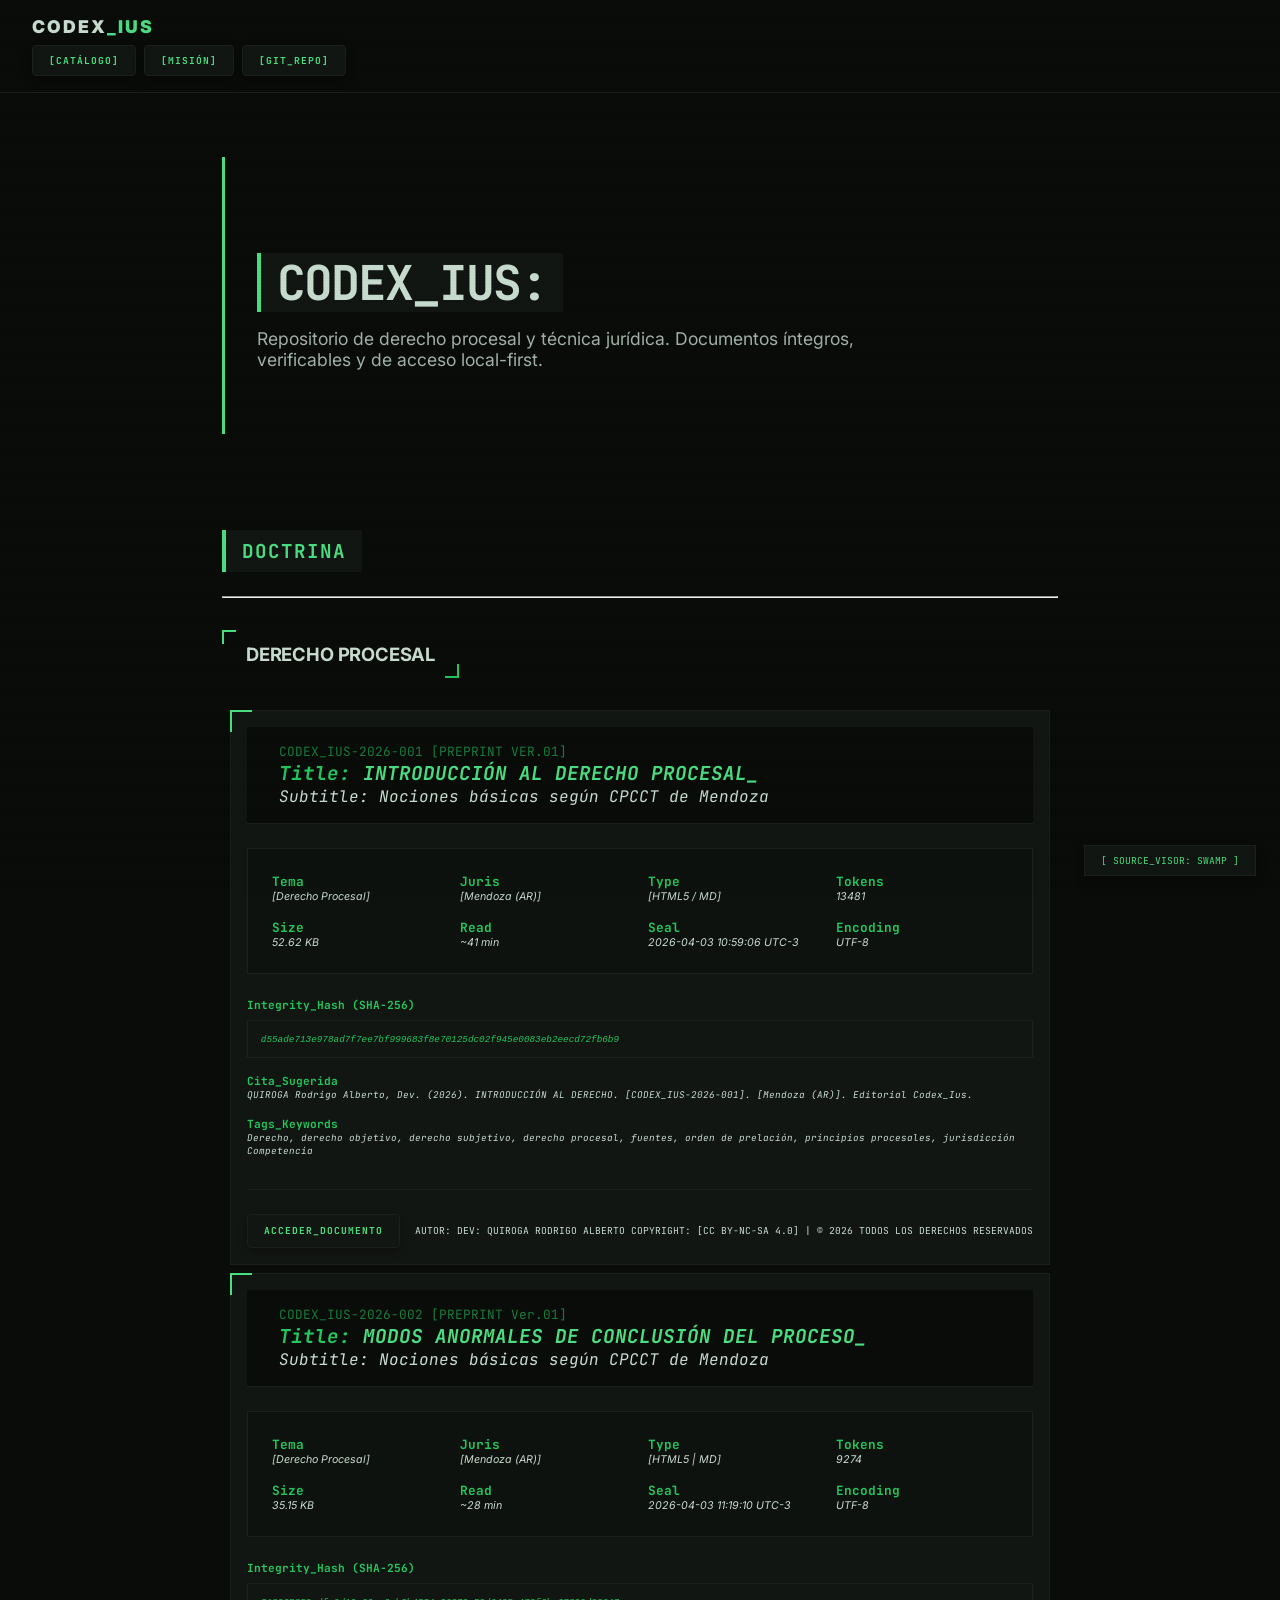
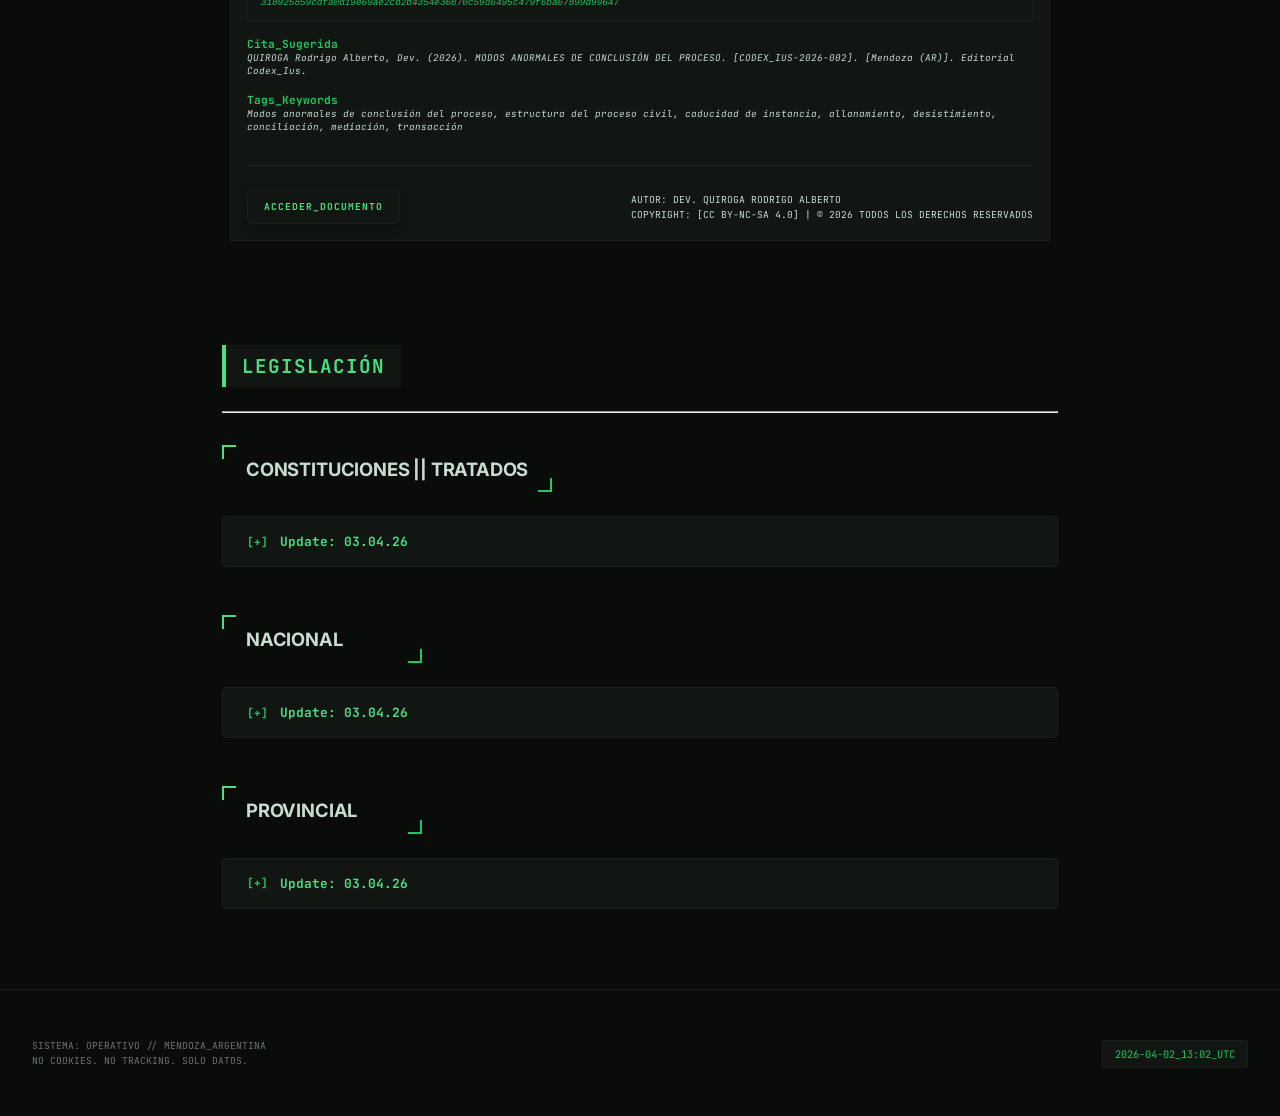
==== commit a2eb4dce: "Fixes" ====
--- a/index.html
+++ b/index.html
@@ -35,9 +35,10 @@
         article {
             background: var(--surface);
             border: 1px solid var(--border);
-            padding: 2.5rem;
+            padding: 1rem;
             position: relative;
             transition: all 0.3s ease;
+            margin: 0.5rem;
         }
 
         article:hover {
@@ -61,11 +62,12 @@
         .metadata-block dl {
             display: grid;
             grid-template-columns: repeat(auto-fit, minmax(140px, 1fr));
-            gap: 1.5rem;
+            gap: 1rem;
             background: rgba(0, 0, 0, 0.2);
             padding: 1.5rem;
             border: 1px solid var(--border);
             margin: 1.5rem 0;
+            font-size: 0.8rem;
         }
 
         .integrity-block,
@@ -295,6 +297,78 @@
             color: var(--accent-alt);
             opacity: 0.6;
         }
+
+        /* --- ESTILOS PARA DETAILS Y SUMMARY (MODO ACORDEÓN TÉCNICO) --- */
+
+details {
+    margin-bottom: 1rem;
+    border: 1px solid var(--border);
+    
+    border-radius: 4px;
+    transition: all 0.3s ease;
+    overflow: hidden;
+}
+
+details[open] {
+    border-color: var(--accent);
+    box-shadow: 0 4px 15px rgba(0, 0, 0, 0.2);
+}
+
+summary {
+    padding: 1rem 1.5rem;
+    list-style: none; /* Quita el triángulo por defecto */
+    cursor: pointer;
+    font-family: var(--font-mono);
+    font-size: 0.8rem;
+    font-weight: 700;
+    color: var(--accent);
+    display: flex;
+    align-items: center;
+    position: relative;
+    user-select: none;
+    background: var(--surface);
+}
+
+/* Indicador personalizado de estado (Pseudo-triángulo) */
+summary::before {
+    content: "[+]";
+    margin-right: 12px;
+    font-size: 0.7rem;
+    color: var(--accent-alt);
+    transition: transform 0.2s ease;
+}
+
+details[open] > summary::before {
+    content: "[-]";
+    color: var(--accent);
+}
+
+/* Hover en el encabezado */
+summary:hover {
+    background: var(--bg);
+    color: var(--text);
+}
+
+/* Contenido interno del details */
+details > div, 
+details > p,
+details > ul {
+    padding: 1rem 1.5rem;
+    border-top: 1px solid var(--border);
+    background: var(--bg);
+    line-height: 1.6;
+    font-size: 0.9rem;
+}
+
+/* Efecto de borde izquierdo activo al abrir */
+details[open] {
+    border-left: 4px solid var(--accent);
+}
+
+/* Compatibilidad para navegadores que no soportan flex en summary */
+summary::-webkit-details-marker {
+    display: none;
+}
     </style>
 </head>
 
@@ -317,9 +391,7 @@
             <p>Repositorio de derecho procesal y técnica jurídica. Documentos íntegros, verificables y de acceso
                 local-first.</p>
         </section>
-        <a href="sources/res-lex/viewer-lex.html?file=legislacion/ccyc.md" class="btn-main">
-            ACCEDER_DOCUMENTO
-        </a>
+        
         <section id="catalog">
             <h2>DOCTRINA</h2>
             <hr>
@@ -481,233 +553,559 @@
         <section id="catalog">
             <h2>LEGISLACIÓN</h2>
             <hr>
-            <h3>CONSTITUCIONES</h3>
-
-            <article data-pub-id="LEX-24.430" data-status="[vigente]">
-                <div class="header-article">
-                    <div class="top-meta">
-                        <span>ID: LEX-24.430</span>
-                        <span>[VIGENTE]</span>
-                    </div>
-                    <h4>CONSTITUCIÓN DE LA NACIÓN ARGENTINA</h4>
-                    <p>SISTEMA DINÁMICO DE CONSULTA JURÍDICA</p>
-                </div>
-
-                <div class="metadata-block">
-                    <dl>
-                        <div>
-                            <dt>Juris</dt>
-                            <dd>[Nacional (AR)]</dd>
-                        </div>
-                        <div>
-                            <dt>Actualización</dt>
-                            <dd>Abr 2026</dd>
-                        </div>
-                        <div>
-                            <dt>Software</dt>
-                            <dd>CODEX_IUS_V1</dd>
-                        </div>
-                        <div>
-                            <dt>Tokens</dt>
-                            <dd>21155</dd>
-                        </div>
-                        <div>
-                            <dt>Peso</dt>
-                            <dd>80.18 KB</dd>
-                        </div>
-                        <div>
-                            <dt>Interfaz</dt>
-                            <dd>HTML5/JS/MD</dd>
-                        </div>
-                        <div>
-                            <dt>Sello_Digital</dt>
-                            <dd>2026-04-03 14:04:13 UTC-3</dd>
-                        </div>
-                        <div>
-                            <dt>Formato</dt>
-                            <dd>UTF-8 / RawText</dd>
-                        </div>
-                    </dl>
-                </div>
-
-                <section class="integrity-block">
-                    <dt>Hash_Integridad (SHA-256)</dt>
-                    <dd><code>62e70db77c8522fff4a0bc3dab5431dfc3a4e8be89eaf7fbf2a1a4bebed83cda</code></dd>
-                </section>
-
-                <section class="citation-block">
-                    <dt>Referencia_del_Sistema</dt>
-                    <dd>[NACIONAL (AR)] | Ley N° 24.430 | 'CONSTITUCIÓN DE LA NACIÓN ARGENTINA'. Procesado por Motor
-                        CODEX_IUS.</dd>
-                </section>
-
-                <section class="tags-block">
-                    <dt>Descriptores_Indexados</dt>
-                    <dd>Constitución Nacional, carta magna</dd>
-                </section>
-
-                <div class="footer-article">
-                    <a href="sources/res-lex/viewer-lex.html?file=lex/cn.md" class="btn-main">[
-                        EJECUTAR_VISOR_INTELIGENTE ]</a>
-                    <div class="file-data">
-                        <p><strong>Curaduría y Sistemas:</strong> dev://QUIROGA, Rodrigo Alberto</p>
-                        <p style="font-size: 0.85em; opacity: 0.8;">
-                            © 2026. Derechos sobre la edición, estructura y motor de búsqueda.
-                            El contenido normativo es de dominio público.
-                        </p>
-                    </div>
-                </div>
-            </article>
-            <hr>
+            <h3>CONSTITUCIONES || TRATADOS</h3>
+
+            <details>
+                <summary>Update: 03.04.26</summary>
+                <article data-pub-id="LEX-24.430" data-status="[vigente]">
+                    <div class="header-article">
+                        <div class="top-meta">
+                            <span>ID: LEX-24.430</span>
+                            <span>[VIGENTE]</span>
+                        </div>
+                        <h4>CONSTITUCIÓN DE LA NACIÓN ARGENTINA</h4>
+                        <p>SISTEMA DINÁMICO DE CONSULTA JURÍDICA</p>
+                    </div>
+
+                    <div class="metadata-block">
+                        <dl>
+                            <div>
+                                <dt>Juris</dt>
+                                <dd>[Nacional (AR)]</dd>
+                            </div>
+                            <div>
+                                <dt>Actualización</dt>
+                                <dd>Abr 2026</dd>
+                            </div>
+                            <div>
+                                <dt>Software</dt>
+                                <dd>CODEX_IUS_V1</dd>
+                            </div>
+                            <div>
+                                <dt>Tokens</dt>
+                                <dd>21155</dd>
+                            </div>
+                            <div>
+                                <dt>Peso</dt>
+                                <dd>80.18 KB</dd>
+                            </div>
+                            <div>
+                                <dt>Interfaz</dt>
+                                <dd>HTML5/JS/MD</dd>
+                            </div>
+                            <div>
+                                <dt>Sello_Digital</dt>
+                                <dd>2026-04-03 14:04:13 UTC-3</dd>
+                            </div>
+                            <div>
+                                <dt>Formato</dt>
+                                <dd>UTF-8 / RawText</dd>
+                            </div>
+                        </dl>
+                    </div>
+
+                    <section class="integrity-block">
+                        <dt>Hash_Integridad (SHA-256)</dt>
+                        <dd><code>62e70db77c8522fff4a0bc3dab5431dfc3a4e8be89eaf7fbf2a1a4bebed83cda</code></dd>
+                    </section>
+
+                    <section class="citation-block">
+                        <dt>Referencia_del_Sistema</dt>
+                        <dd>[NACIONAL (AR)] | Ley N° 24.430 | 'CONSTITUCIÓN DE LA NACIÓN ARGENTINA'. Procesado por Motor
+                            CODEX_IUS.</dd>
+                    </section>
+
+                    <section class="tags-block">
+                        <dt>Descriptores_Indexados</dt>
+                        <dd>Constitución Nacional, carta magna</dd>
+                    </section>
+
+                    <div class="footer-article">
+                        <a href="sources/res-lex/viewer-lex.html?file=lex/cn.md" class="btn-main">[
+                            EJECUTAR_VISOR_INTELIGENTE ]</a>
+                        <div class="file-data">
+                            <p><strong>Curaduría y Sistemas:</strong> dev://QUIROGA, Rodrigo Alberto</p>
+                            <p style="font-size: 0.85em; opacity: 0.8;">
+                                © 2026. Derechos sobre la edición, estructura y motor de búsqueda.
+                                El contenido normativo es de dominio público.
+                            </p>
+                        </div>
+                    </div>
+                </article>
+                <article data-pub-id="LEX--" data-status="[vigente]">
+                    <div class="header-article">
+                        <div class="top-meta">
+                            <span>ID: LEX--</span>
+                            <span>[VIGENTE]</span>
+                        </div>
+                        <h4>CONSTITUCIÓN DE LA PROVINCIA DE MENDOZA</h4>
+                        <p>SISTEMA DINÁMICO DE CONSULTA JURÍDICA</p>
+                    </div>
+
+                    <div class="metadata-block">
+                        <dl>
+                            <div>
+                                <dt>Juris</dt>
+                                <dd>[Provincial (MDZ)]</dd>
+                            </div>
+                            <div>
+                                <dt>Actualización</dt>
+                                <dd>Abr 2026</dd>
+                            </div>
+                            <div>
+                                <dt>Software</dt>
+                                <dd>CODEX_IUS_V1</dd>
+                            </div>
+                            <div>
+                                <dt>Tokens</dt>
+                                <dd>28925</dd>
+                            </div>
+                            <div>
+                                <dt>Peso</dt>
+                                <dd>106.0 KB</dd>
+                            </div>
+                            <div>
+                                <dt>Interfaz</dt>
+                                <dd>HTML5/JS/MD</dd>
+                            </div>
+                            <div>
+                                <dt>Sello_Digital</dt>
+                                <dd>2026-04-03 14:25:57 UTC-3</dd>
+                            </div>
+                            <div>
+                                <dt>Formato</dt>
+                                <dd>UTF-8 / RawText</dd>
+                            </div>
+                        </dl>
+                    </div>
+
+                    <section class="integrity-block">
+                        <dt>Hash_Integridad (SHA-256)</dt>
+                        <dd><code>554a9ff1a75eb1cd1c883a58d2c2ce52eb07f42ee540ac81606762e4418aa761</code></dd>
+                    </section>
+
+                    <section class="citation-block">
+                        <dt>Referencia_del_Sistema</dt>
+                        <dd>[PROVINCIAL (MDZ)] | Ley N° - | 'CONSTITUCIÓN DE LA PROVINCIA DE MENDOZA'. Procesado por
+                            Motor
+                            CODEX_IUS.</dd>
+                    </section>
+
+                    <section class="tags-block">
+                        <dt>Descriptores_Indexados</dt>
+                        <dd>Constitución provincial, Mendoza</dd>
+                    </section>
+
+                    <div class="footer-article">
+                        <a href="sources/res-lex/viewer-lex.html?file=lex/cmdz.md" class="btn-main">[
+                            EJECUTAR_VISOR_INTELIGENTE ]</a>
+                        <div class="file-data">
+                            <p><strong>Curaduría y Sistemas:</strong> dev://QUIROGA, Rodrigo Alberto</p>
+                            <p style="font-size: 0.85em; opacity: 0.8;">
+                                © 2026. Derechos sobre la edición, estructura y motor de búsqueda.
+                                El contenido normativo es de dominio público.
+                            </p>
+                        </div>
+                    </div>
+                </article>
+                <article data-pub-id="LEX-23.054 [Aprob. AR]" data-status="[vigente]">
+                    <div class="header-article">
+                        <div class="top-meta">
+                            <span>ID: LEX-23.054 [Aprob. AR]</span>
+                            <span>[VIGENTE]</span>
+                        </div>
+                        <h4>CONVENCIÓN AMERICANA SOBRE DERECHOS HUMANOS - PACTO DE SAN JOSÉ DE COSTA RICA [OEA]</h4>
+                        <p>SISTEMA DINÁMICO DE CONSULTA JURÍDICA</p>
+                    </div>
+
+                    <div class="metadata-block">
+                        <dl>
+                            <div>
+                                <dt>Juris</dt>
+                                <dd>[NACIONAL]</dd>
+                            </div>
+                            <div>
+                                <dt>Actualización</dt>
+                                <dd>Abr 2026</dd>
+                            </div>
+                            <div>
+                                <dt>Software</dt>
+                                <dd>CODEX_IUS_V1</dd>
+                            </div>
+                            <div>
+                                <dt>Tokens</dt>
+                                <dd>14215</dd>
+                            </div>
+                            <div>
+                                <dt>Peso</dt>
+                                <dd>55.12 KB</dd>
+                            </div>
+                            <div>
+                                <dt>Interfaz</dt>
+                                <dd>HTML5/JS/MD</dd>
+                            </div>
+                            <div>
+                                <dt>Sello_Digital</dt>
+                                <dd>2026-04-03 14:18:31 UTC-3</dd>
+                            </div>
+                            <div>
+                                <dt>Formato</dt>
+                                <dd>UTF-8 / RawText</dd>
+                            </div>
+                        </dl>
+                    </div>
+
+                    <section class="integrity-block">
+                        <dt>Hash_Integridad (SHA-256)</dt>
+                        <dd><code>fc91f5f5aa5f978c44342a321d7c4f2a9998af751e5f9313cdef25f6b2d3869b</code></dd>
+                    </section>
+
+                    <section class="citation-block">
+                        <dt>Referencia_del_Sistema</dt>
+                        <dd>[NACIONAL] | Ley N° 23.054 [Aprob. AR] | 'CONVENCIÓN AMERICANA SOBRE DERECHOS HUMANOS -
+                            PACTO DE
+                            SAN JOSÉ DE COSTA RICA [OEA]'. Procesado por Motor CODEX_IUS.</dd>
+                    </section>
+
+                    <section class="tags-block">
+                        <dt>Descriptores_Indexados</dt>
+                        <dd>Convención internacional, OEA, derechos humanos</dd>
+                    </section>
+
+                    <div class="footer-article">
+                        <a href="sources/res-lex/viewer-lex.html?file=lex/cadh.md" class="btn-main">[
+                            EJECUTAR_VISOR_INTELIGENTE ]</a>
+                        <div class="file-data">
+                            <p><strong>Curaduría y Sistemas:</strong> dev://QUIROGA, Rodrigo Alberto</p>
+                            <p style="font-size: 0.85em; opacity: 0.8;">
+                                © 2026. Derechos sobre la edición, estructura y motor de búsqueda.
+                                El contenido normativo es de dominio público.
+                            </p>
+                        </div>
+                    </div>
+                </article>
+            </details>
+
             <h3>NACIONAL</h3>
 
-            <article data-pub-id="LEX-26.994" data-status="[vigente]">
-                <div class="header-article">
-                    <div class="top-meta">
-                        <span>ID: LEX-26.994</span>
-                        <span>[VIGENTE]</span>
-                    </div>
-                    <h4>CÓDIGO CIVIL Y COMERCIAL DE LA NACIÓN [AR]</h4>
-                    <p>SISTEMA DINÁMICO DE CONSULTA JURÍDICA</p>
-                </div>
-
-                <div class="metadata-block">
-                    <dl>
-                        <div>
-                            <dt>Juris</dt>
-                            <dd>[Nacional (AR)]</dd>
-                        </div>
-                        <div>
-                            <dt>Actualización</dt>
-                            <dd>Abr 2026</dd>
-                        </div>
-                        <div>
-                            <dt>Software</dt>
-                            <dd>CODEX_IUS_V1</dd>
-                        </div>
-                        <div>
-                            <dt>Tokens</dt>
-                            <dd>313021</dd>
-                        </div>
-                        <div>
-                            <dt>Peso</dt>
-                            <dd>1168.82 KB</dd>
-                        </div>
-                        <div>
-                            <dt>Interfaz</dt>
-                            <dd>HTML5/JS/MD</dd>
-                        </div>
-                        <div>
-                            <dt>Sello_Digital</dt>
-                            <dd>2026-04-03 13:47:39 UTC-3</dd>
-                        </div>
-                        <div>
-                            <dt>Formato</dt>
-                            <dd>UTF-8 / RawText</dd>
-                        </div>
-                    </dl>
-                </div>
-
-                <section class="integrity-block">
-                    <dt>Hash_Integridad (SHA-256)</dt>
-                    <dd><code>d20554f893e3c068968286489bd7bedc7dcc88d6e9d1d311d5d9d44d5c49fd6a</code></dd>
-                </section>
-
-                <section class="citation-block">
-                    <dt>Referencia_del_Sistema</dt>
-                    <dd>[NACIONAL (AR)] | Ley N° 26.994 | 'CÓDIGO CIVIL Y COMERCIAL DE LA NACIÓN [AR]'. Procesado por
-                        Motor CODEX_IUS.</dd>
-                </section>
-
-                <section class="tags-block">
-                    <dt>Descriptores_Indexados</dt>
-                    <dd>Código de fondo, código sustancial, código civil</dd>
-                </section>
-
-                <div class="footer-article">
-                    <a href="sources/res-lex/viewer-lex.html?file=lex/ccyc.md" class="btn-main">[
-                        EJECUTAR_VISOR_INTELIGENTE ]</a>
-                    <div class="file-data">
-                        <p><strong>Curaduría y Sistemas:</strong> dev://QUIROGA, Rodrigo Alberto</p>
-                        <p style="font-size: 0.85em; opacity: 0.8;">
-                            © 2026. Derechos sobre la edición, estructura y motor de búsqueda.
-                            El contenido normativo es de dominio público.
-                        </p>
-                    </div>
-                </div>
-            </article>
+            <details>
+                <summary>Update: 03.04.26</summary>
+                <article data-pub-id="LEX-26.994" data-status="[vigente]">
+                    <div class="header-article">
+                        <div class="top-meta">
+                            <span>ID: LEX-26.994</span>
+                            <span>[VIGENTE]</span>
+                        </div>
+                        <h4>CÓDIGO CIVIL Y COMERCIAL DE LA NACIÓN [AR]</h4>
+                        <p>SISTEMA DINÁMICO DE CONSULTA JURÍDICA</p>
+                    </div>
+
+                    <div class="metadata-block">
+                        <dl>
+                            <div>
+                                <dt>Juris</dt>
+                                <dd>[Nacional (AR)]</dd>
+                            </div>
+                            <div>
+                                <dt>Actualización</dt>
+                                <dd>Abr 2026</dd>
+                            </div>
+                            <div>
+                                <dt>Software</dt>
+                                <dd>CODEX_IUS_V1</dd>
+                            </div>
+                            <div>
+                                <dt>Tokens</dt>
+                                <dd>313021</dd>
+                            </div>
+                            <div>
+                                <dt>Peso</dt>
+                                <dd>1168.82 KB</dd>
+                            </div>
+                            <div>
+                                <dt>Interfaz</dt>
+                                <dd>HTML5/JS/MD</dd>
+                            </div>
+                            <div>
+                                <dt>Sello_Digital</dt>
+                                <dd>2026-04-03 13:47:39 UTC-3</dd>
+                            </div>
+                            <div>
+                                <dt>Formato</dt>
+                                <dd>UTF-8 / RawText</dd>
+                            </div>
+                        </dl>
+                    </div>
+
+                    <section class="integrity-block">
+                        <dt>Hash_Integridad (SHA-256)</dt>
+                        <dd><code>d20554f893e3c068968286489bd7bedc7dcc88d6e9d1d311d5d9d44d5c49fd6a</code></dd>
+                    </section>
+
+                    <section class="citation-block">
+                        <dt>Referencia_del_Sistema</dt>
+                        <dd>[NACIONAL (AR)] | Ley N° 26.994 | 'CÓDIGO CIVIL Y COMERCIAL DE LA NACIÓN [AR]'. Procesado
+                            por
+                            Motor CODEX_IUS.</dd>
+                    </section>
+
+                    <section class="tags-block">
+                        <dt>Descriptores_Indexados</dt>
+                        <dd>Código de fondo, código sustancial, código civil</dd>
+                    </section>
+
+                    <div class="footer-article">
+                        <a href="sources/res-lex/viewer-lex.html?file=lex/ccyc.md" class="btn-main">[
+                            EJECUTAR_VISOR_INTELIGENTE ]</a>
+                        <div class="file-data">
+                            <p><strong>Curaduría y Sistemas:</strong> dev://QUIROGA, Rodrigo Alberto</p>
+                            <p style="font-size: 0.85em; opacity: 0.8;">
+                                © 2026. Derechos sobre la edición, estructura y motor de búsqueda.
+                                El contenido normativo es de dominio público.
+                            </p>
+                        </div>
+                    </div>
+                </article>
+
+
+                <article data-pub-id="LEX-11.179" data-status="[vigente]">
+                    <div class="header-article">
+                        <div class="top-meta">
+                            <span>ID: LEX-11.179</span>
+                            <span>[VIGENTE]</span>
+                        </div>
+                        <h4>CÓDIGO PENAL DE LA NACION ARGENTINA</h4>
+                        <p>SISTEMA DINÁMICO DE CONSULTA JURÍDICA</p>
+                    </div>
+
+                    <div class="metadata-block">
+                        <dl>
+                            <div>
+                                <dt>Juris</dt>
+                                <dd>[Nacional (AR)]</dd>
+                            </div>
+                            <div>
+                                <dt>Actualización</dt>
+                                <dd>Abr 2026</dd>
+                            </div>
+                            <div>
+                                <dt>Software</dt>
+                                <dd>CODEX_IUS_V1</dd>
+                            </div>
+                            <div>
+                                <dt>Tokens</dt>
+                                <dd>68741</dd>
+                            </div>
+                            <div>
+                                <dt>Peso</dt>
+                                <dd>238.81 KB</dd>
+                            </div>
+                            <div>
+                                <dt>Interfaz</dt>
+                                <dd>HTML5/JS/MD</dd>
+                            </div>
+                            <div>
+                                <dt>Sello_Digital</dt>
+                                <dd>2026-04-03 20:04:31 UTC-3</dd>
+                            </div>
+                            <div>
+                                <dt>Formato</dt>
+                                <dd>UTF-8 / RawText</dd>
+                            </div>
+                        </dl>
+                    </div>
+
+                    <section class="integrity-block">
+                        <dt>Hash_Integridad (SHA-256)</dt>
+                        <dd><code>dbca0024afb061aa0adc613dd392f609bbd92a5eea0ac23a45ce7ba2b28890f5</code></dd>
+                    </section>
+
+                    <section class="citation-block">
+                        <dt>Referencia_del_Sistema</dt>
+                        <dd>[NACIONAL (AR)] | Ley N° 11.179 | 'CÓDIGO PENAL DE LA NACION ARGENTINA'. Procesado por Motor
+                            CODEX_IUS.</dd>
+                    </section>
+
+                    <section class="tags-block">
+                        <dt>Descriptores_Indexados</dt>
+                        <dd>Código de fondo, código sustancial, Nacional, deerecho penal</dd>
+                    </section>
+
+                    <div class="footer-article">
+                        <a href="sources/res-lex/viewer-lex.html?file=lex/cpn.md" class="btn-main">[
+                            EJECUTAR_VISOR_INTELIGENTE ]</a>
+                        <div class="file-data">
+                            <p><strong>Curaduría y Sistemas:</strong> dev://QUIROGA, Rodrigo Alberto</p>
+                            <p style="font-size: 0.85em; opacity: 0.8;">
+                                © 2026. Derechos sobre la edición, estructura y motor de búsqueda.
+                                El contenido normativo es de dominio público.
+                            </p>
+                        </div>
+                    </div>
+                </article>
+            </details>
+
+            <h3>PROVINCIAL</h3>
+            <details>
+                <summary>Update: 03.04.26</summary>
+                <article data-pub-id="LEX-9.001" data-status="[vigente]">
+                    <div class="header-article">
+                        <div class="top-meta">
+                            <span>ID: LEX-9.001</span>
+                            <span>[VIGENTE]</span>
+                        </div>
+                        <h4>CÓDIGO PROCESAL CIVIL, COMERCIAL Y TRIBUTARIO DE MENDOZA</h4>
+                        <p>SISTEMA DINÁMICO DE CONSULTA JURÍDICA</p>
+                    </div>
+
+                    <div class="metadata-block">
+                        <dl>
+                            <div>
+                                <dt>Juris</dt>
+                                <dd>[PROVINCIA (MDZ)]</dd>
+                            </div>
+                            <div>
+                                <dt>Actualización</dt>
+                                <dd>Abr 2026</dd>
+                            </div>
+                            <div>
+                                <dt>Software</dt>
+                                <dd>CODEX_IUS_V1</dd>
+                            </div>
+                            <div>
+                                <dt>Tokens</dt>
+                                <dd>113957</dd>
+                            </div>
+                            <div>
+                                <dt>Peso</dt>
+                                <dd>419.42 KB</dd>
+                            </div>
+                            <div>
+                                <dt>Interfaz</dt>
+                                <dd>HTML5/JS/MD</dd>
+                            </div>
+                            <div>
+                                <dt>Sello_Digital</dt>
+                                <dd>2026-04-03 17:48:31 UTC-3</dd>
+                            </div>
+                            <div>
+                                <dt>Formato</dt>
+                                <dd>UTF-8 / RawText</dd>
+                            </div>
+                        </dl>
+                    </div>
+
+                    <section class="integrity-block">
+                        <dt>Hash_Integridad (SHA-256)</dt>
+                        <dd><code>14e2ba370cdc16eac579f77bf31a5758f1f6523e889501a10993e83b3580cc8d</code></dd>
+                    </section>
+
+                    <section class="citation-block">
+                        <dt>Referencia_del_Sistema</dt>
+                        <dd>[PROVINCIA (MDZ)] | Ley N° 9.001 | 'CÓDIGO PROCESAL CIVIL, COMERCIAL Y TRIBUTARIO DE
+                            MENDOZA'.
+                            Procesado por Motor CODEX_IUS.</dd>
+                    </section>
+
+                    <section class="tags-block">
+                        <dt>Descriptores_Indexados</dt>
+                        <dd>Código procesal, Mendoza, procesal civil</dd>
+                    </section>
+
+                    <div class="footer-article">
+                        <a href="sources/res-lex/viewer-lex.html?file=lex/cpcmdz.mdz" class="btn-main">[
+                            EJECUTAR_VISOR_INTELIGENTE ]</a>
+                        <div class="file-data">
+                            <p><strong>Curaduría y Sistemas:</strong> dev://QUIROGA, Rodrigo Alberto</p>
+                            <p style="font-size: 0.85em; opacity: 0.8;">
+                                © 2026. Derechos sobre la edición, estructura y motor de búsqueda.
+                                El contenido normativo es de dominio público.
+                            </p>
+                        </div>
+                    </div>
+                </article>
+
+
+                <article data-pub-id="LEX-6730" data-status="[vigente]">
+                    <div class="header-article">
+                        <div class="top-meta">
+                            <span>ID: LEX-6730</span>
+                            <span>[VIGENTE]</span>
+                        </div>
+                        <h4>CÓDIGO PROCESAL PENAL DE MENDOZA</h4>
+                        <p>SISTEMA DINÁMICO DE CONSULTA JURÍDICA</p>
+                    </div>
+
+                    <div class="metadata-block">
+                        <dl>
+                            <div>
+                                <dt>Juris</dt>
+                                <dd>[Provincial (MZA)]</dd>
+                            </div>
+                            <div>
+                                <dt>Actualización</dt>
+                                <dd>Abr 2026</dd>
+                            </div>
+                            <div>
+                                <dt>Software</dt>
+                                <dd>CODEX_IUS_V1</dd>
+                            </div>
+                            <div>
+                                <dt>Tokens</dt>
+                                <dd>83056</dd>
+                            </div>
+                            <div>
+                                <dt>Peso</dt>
+                                <dd>308.67 KB</dd>
+                            </div>
+                            <div>
+                                <dt>Interfaz</dt>
+                                <dd>HTML5/JS/MD</dd>
+                            </div>
+                            <div>
+                                <dt>Sello_Digital</dt>
+                                <dd>2026-04-03 19:30:09 UTC-3</dd>
+                            </div>
+                            <div>
+                                <dt>Formato</dt>
+                                <dd>UTF-8 / RawText</dd>
+                            </div>
+                        </dl>
+                    </div>
+
+                    <section class="integrity-block">
+                        <dt>Hash_Integridad (SHA-256)</dt>
+                        <dd><code>8a0b89019bbca2e47d81de9d9e5c56673cb9e77ae308d9218a5070343e3261c0</code></dd>
+                    </section>
+
+                    <section class="citation-block">
+                        <dt>Referencia_del_Sistema</dt>
+                        <dd>[PROVINCIAL (MZA)] | Ley N° 6730 | 'CÓDIGO PROCESAL PENAL DE MENDOZA'. Procesado por Motor
+                            CODEX_IUS.</dd>
+                    </section>
+
+                    <section class="tags-block">
+                        <dt>Descriptores_Indexados</dt>
+                        <dd>Código procesal, procesal penal, Mendoza</dd>
+                    </section>
+
+                    <div class="footer-article">
+                        <a href="sources/res-lex/viewer-lex.html?file=lex/cppmdz.md" class="btn-main">[
+                            EJECUTAR_VISOR_INTELIGENTE ]</a>
+                        <div class="file-data">
+                            <p><strong>Curaduría y Sistemas:</strong> dev://QUIROGA, Rodrigo Alberto</p>
+                            <p style="font-size: 0.85em; opacity: 0.8;">
+                                © 2026. Derechos sobre la edición, estructura y motor de búsqueda.
+                                El contenido normativo es de dominio público.
+                            </p>
+                        </div>
+                    </div>
+                </article>
+            </details>
+
 
         </section>
-        <section>
-            <h3>Apps</h3>
-            <div class="header-article">
-                <div class="top-meta">
-                    <span>Codex-2026-01</span>
-                    <span>Ver. 10.4</span>
-                </div>
-                <h4>Editor</h4>
-                <p>Es un ejemplo</p>
-            </div>
-
-            <div class="metadata-block">
-                <dl>
-                    <div>
-                        <dt>Tema</dt>
-                        <dd>Derecho Procesal</dd>
-                    </div>
-                    <div>
-                        <dt>Juris</dt>
-                        <dd>Mendoza [AR]</dd>
-                    </div>
-                    <div>
-                        <dt>Type</dt>
-                        <dd>PDF</dd>
-                    </div>
-                    <div>
-                        <dt>Tokens</dt>
-                        <dd>18</dd>
-                    </div>
-                    <div>
-                        <dt>Size</dt>
-                        <dd>0.07 KB</dd>
-                    </div>
-                    <div>
-                        <dt>Read</dt>
-                        <dd>~1 min</dd>
-                    </div>
-                    <div>
-                        <dt>Seal</dt>
-                        <dd>2026-04-02 13:58:25 UTC-3</dd>
-                    </div>
-                    <div>
-                        <dt>Encoding</dt>
-                        <dd>UTF-8</dd>
-                    </div>
-                </dl>
-            </div>
-
-            <section class="integrity-block">
-                <dt>Integrity_Hash (SHA-256)</dt>
-                <dd><code>2f9500f4b44fb9c8e32f88ff671ffdd95ed584bccc160aeedda1ac3f169eadfc</code></dd>
-            </section>
-
-            <section class="tags-block">
-                <dt>Tags_Keywords</dt>
-                <dd>INTELIGNA IA DJILDWA,</dd>
-            </section>
-
-            <footer>
-                <a href="/sources/res-apps/render.html" class="btn-main">ACCEDER_APP</a>
-                <div class="file-data">
-                    <span>Autor: Rodrigo Alberto Quiroga</span>
-                    <span>Copyright: CC</span>
-                </div>
-            </footer>
-            </article>
-            <article>
-
-            </article>
-        </section>
+
     </main>
 
     <footer>
--- a/style.css
+++ b/style.css
@@ -651,4 +651,35 @@
             z-index: 2000;
             box-shadow: 0 4px 10px rgba(0, 0, 0, 0.3);
         }
-    +    
+
+        /* --- ESTILO PARA ÉNFASIS (EM) --- */
+
+#markdown-content em {
+    font-style: normal; /* Evitamos la cursiva estándar para mayor legibilidad */
+    font-family: var(--font-mono);
+    font-weight: 700;
+    color: var(--accent);
+    background: rgba(74, 222, 128, 0.1); /* Color de acento con opacidad baja */
+    padding: 0.1rem 0.3rem;
+    border-radius: 2px;
+   
+    transition: all 0.2s ease;
+}
+
+/* Ajuste de color de fondo según el tema activo para mantener contraste */
+[data-theme="bw"] #markdown-content em {
+    background: var(--surface);
+    
+}
+
+[data-theme="amber"] #markdown-content em {
+    background: rgba(251, 191, 36, 0.15);
+}
+
+/* Efecto al pasar el mouse: "Iluminación" del concepto */
+#markdown-content em:hover {
+    background: var(--accent);
+    color: var(--bg);
+    cursor: help; /* Indica que es un término relevante */
+}
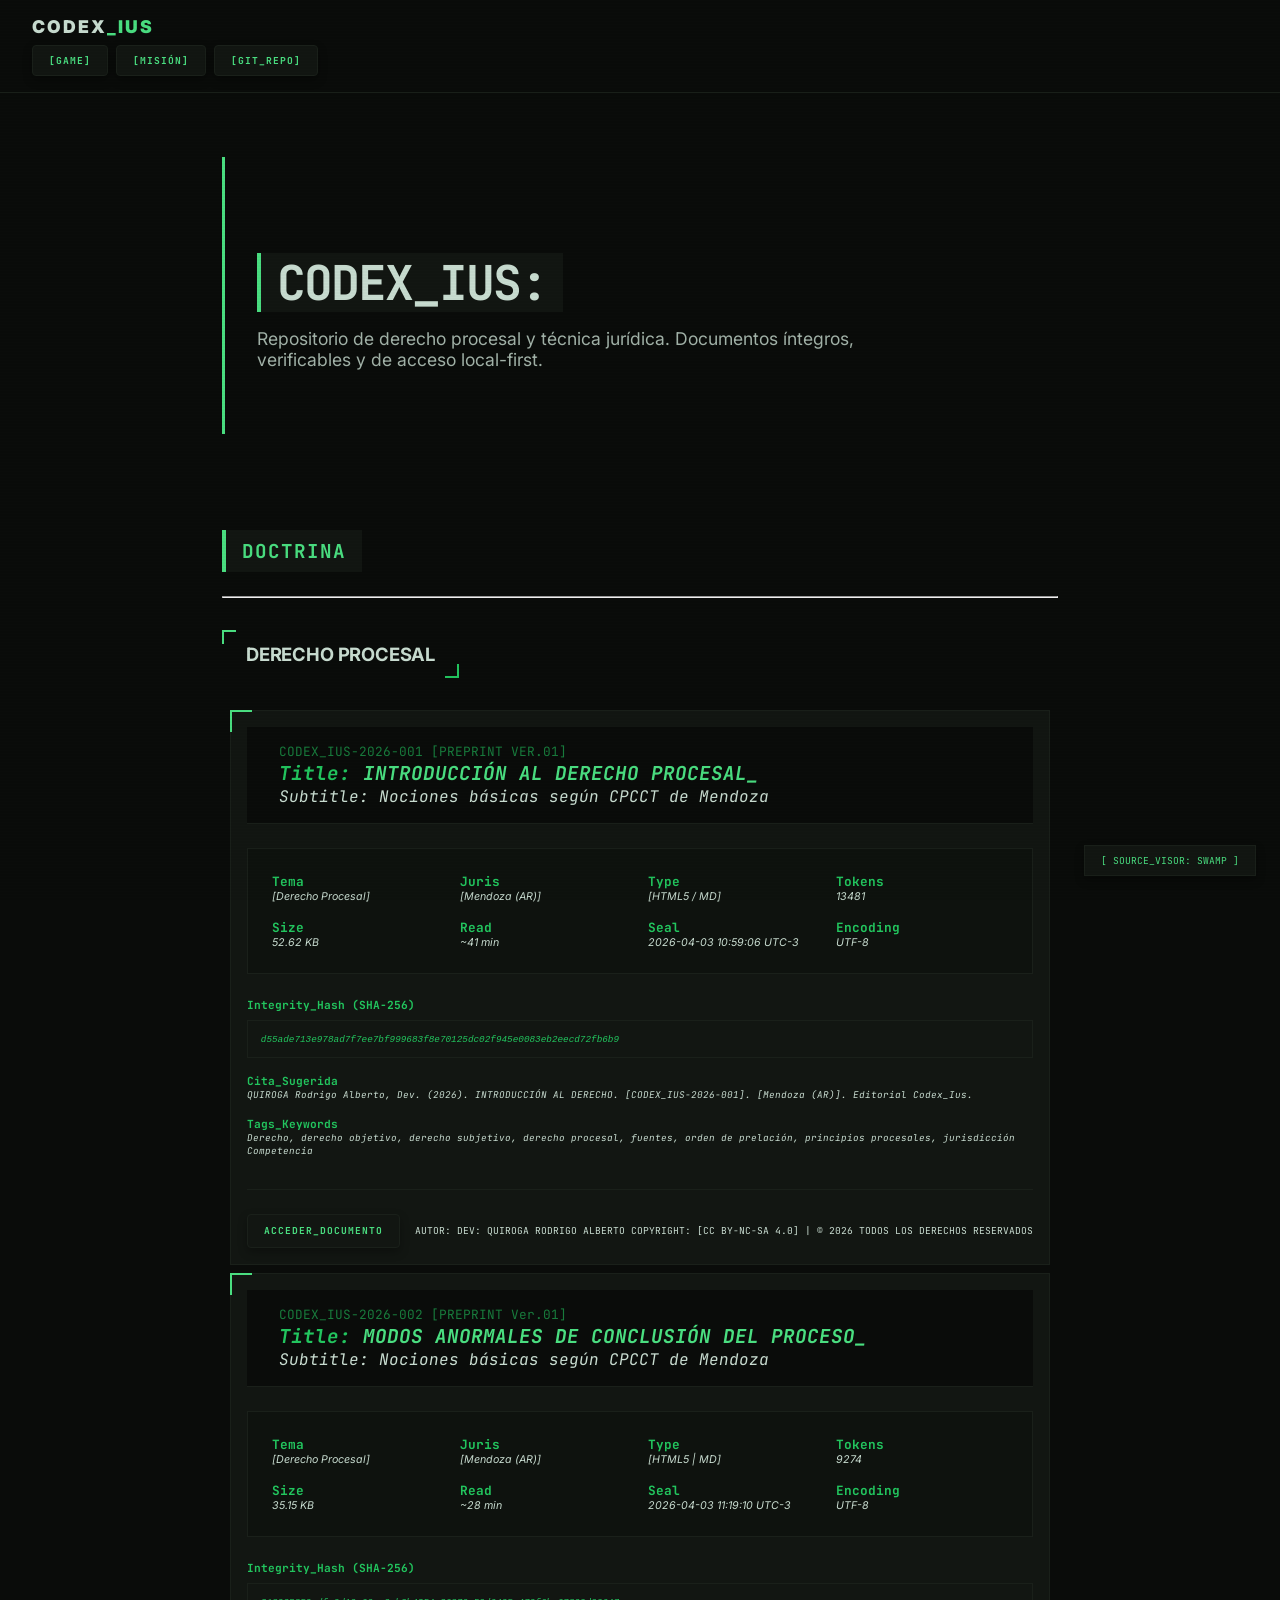
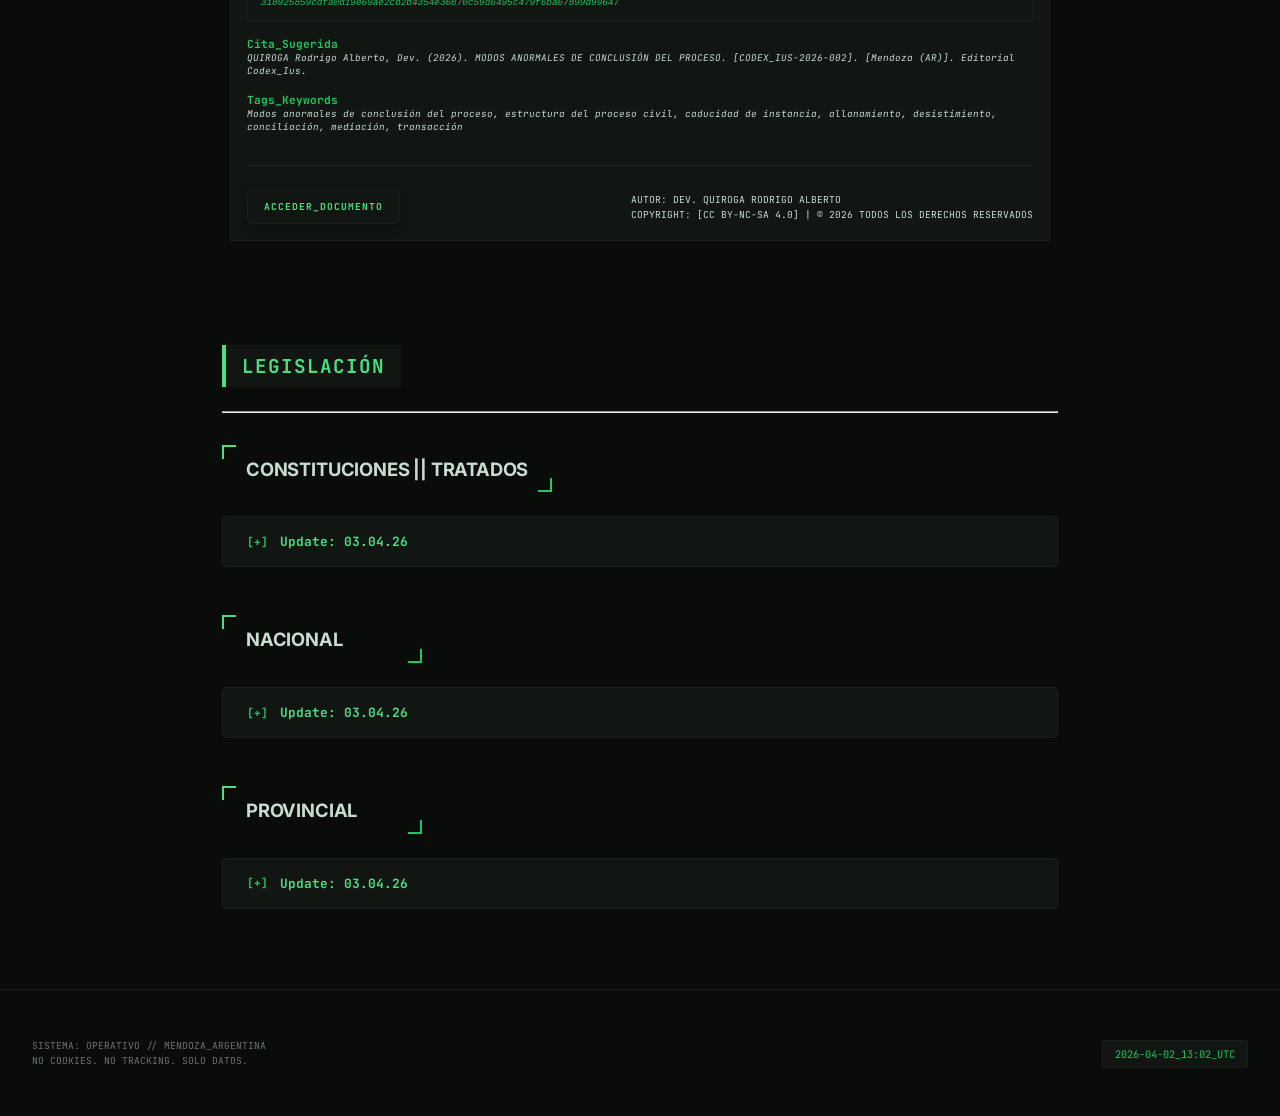
==== commit 0d454d69: "Update index.html" ====
--- a/index.html
+++ b/index.html
@@ -376,7 +376,7 @@
     <nav>
         <div class="brand">CODEX<span>_IUS</span></div>
         <div class="nav-controls">
-            <a class="home-btn" href="#">[CATÁLOGO]</a>
+            <a class="home-btn" href="/sources/res-apps/games/sys_9001/index.html">[GAME]</a>
             <a class="home-btn" href="#">[MISIÓN]</a>
             <a class="home-btn" href="#">[GIT_REPO]</a>
         </div>
@@ -1174,4 +1174,4 @@
     </script>
 </body>
 
-</html>+</html>
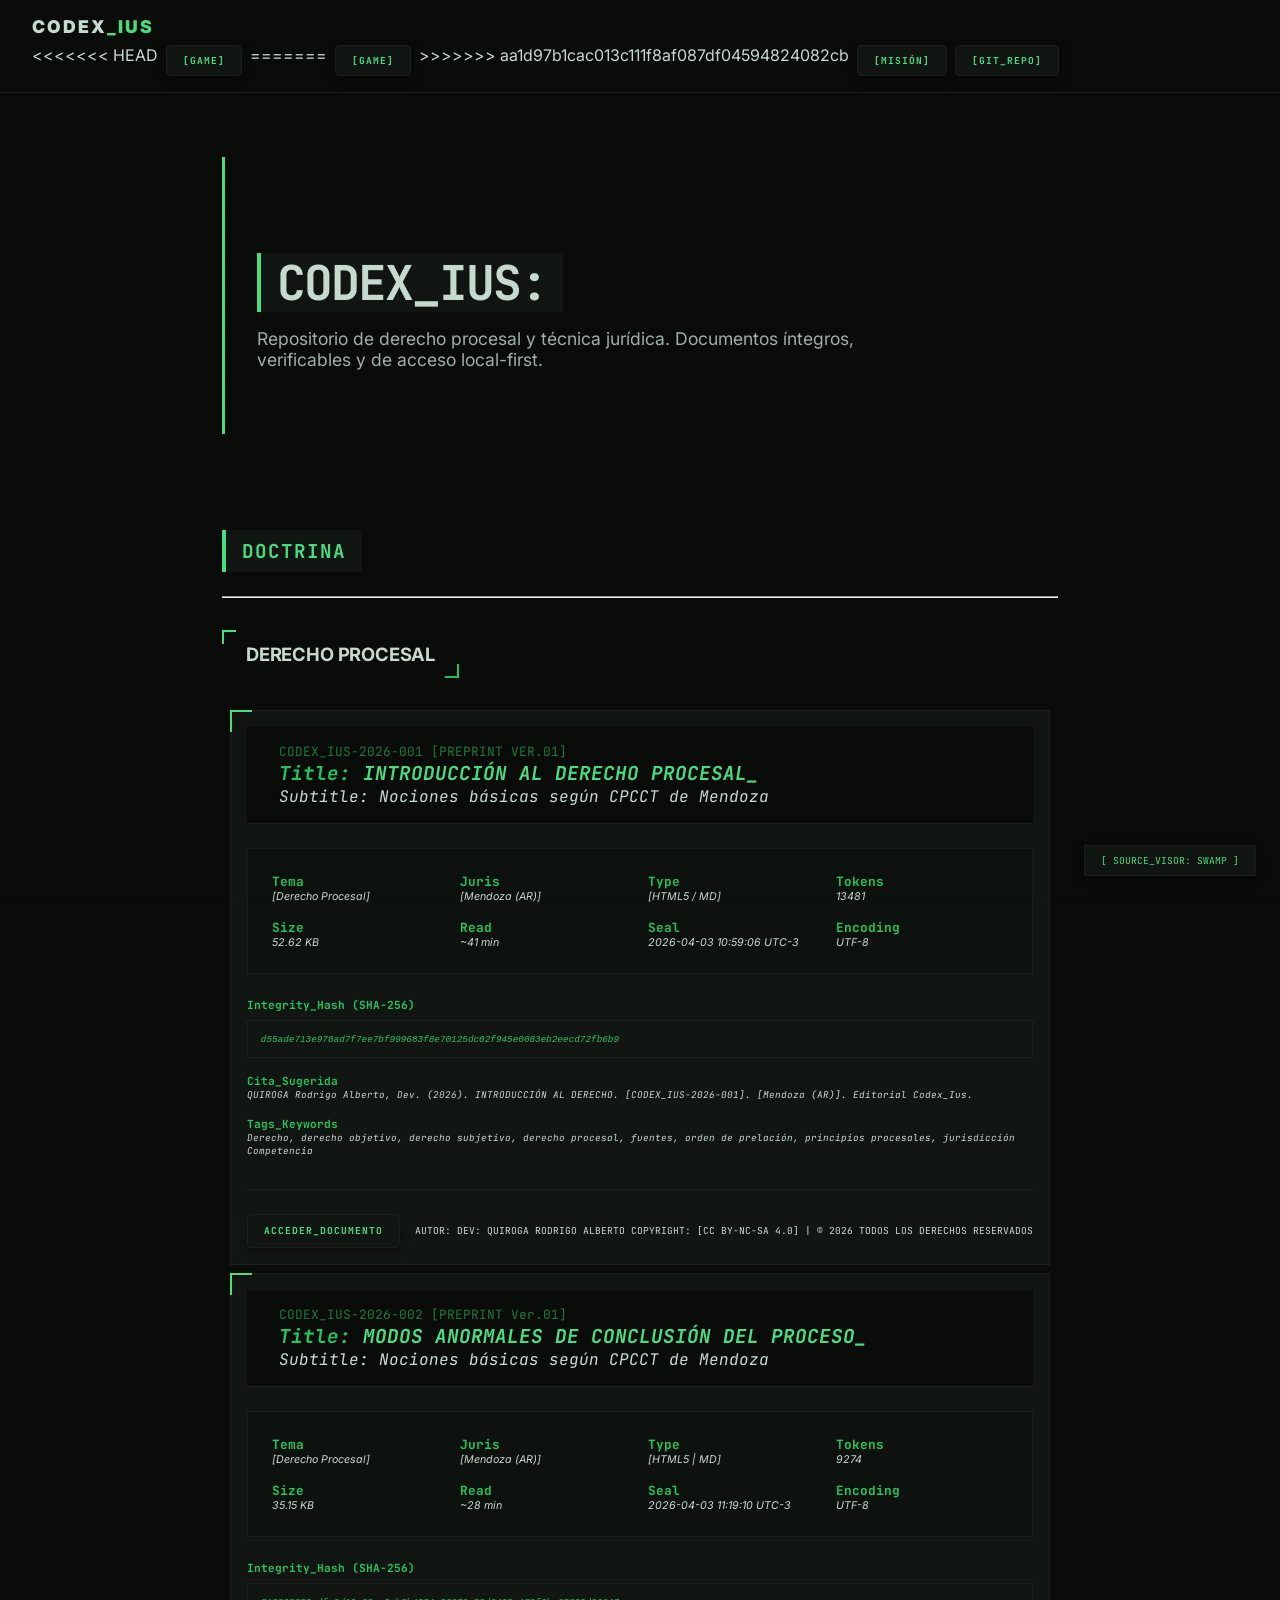
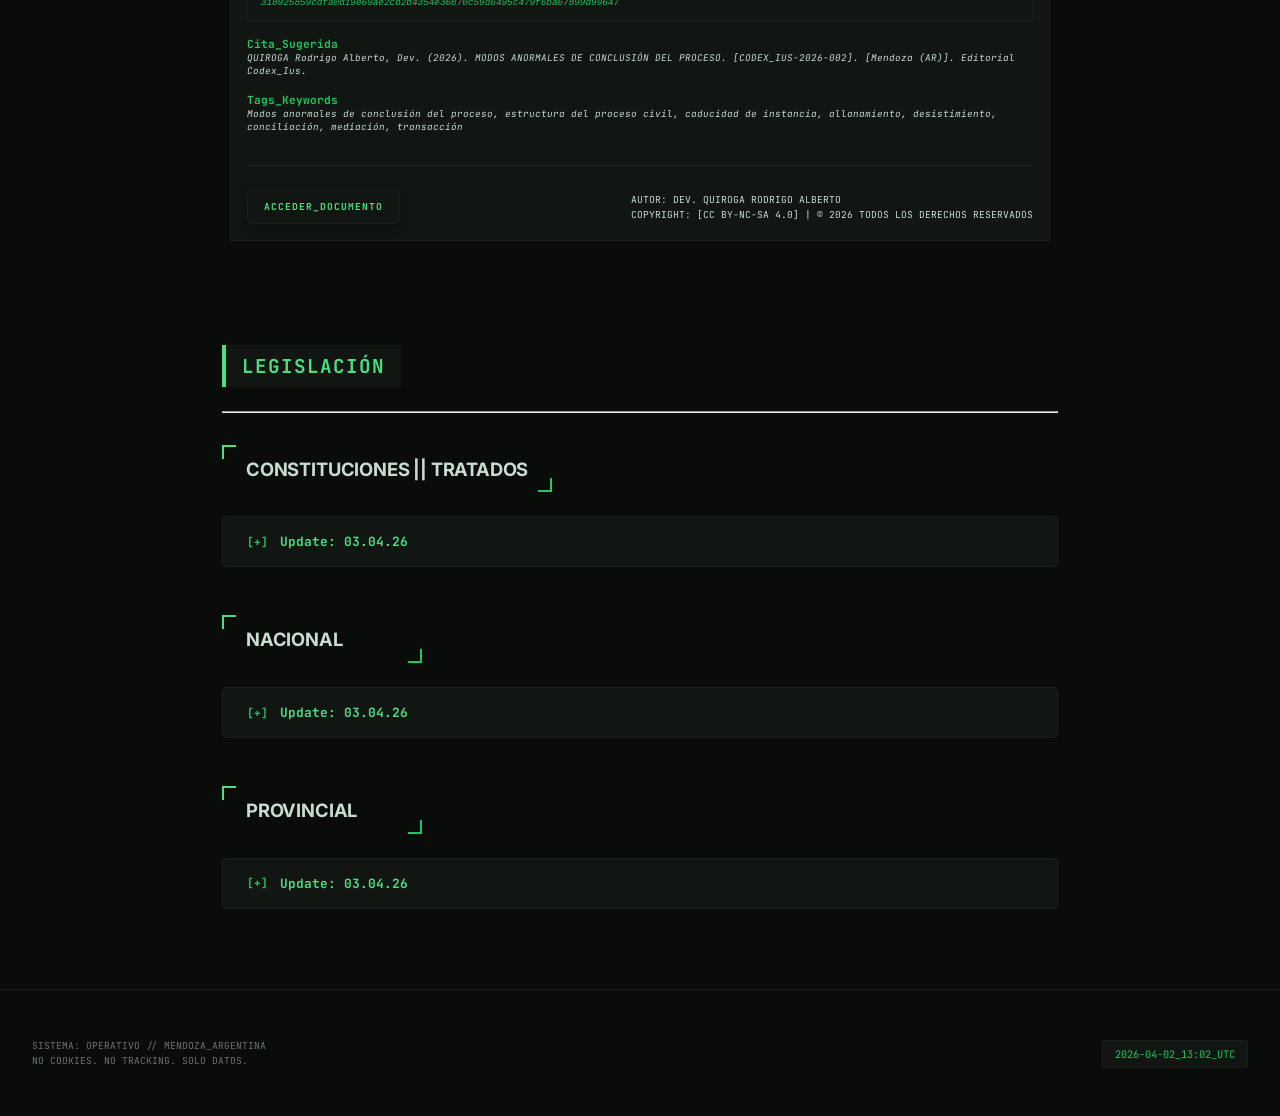
==== commit b90b388f: "merge" ====
--- a/index.html
+++ b/index.html
@@ -376,7 +376,11 @@
     <nav>
         <div class="brand">CODEX<span>_IUS</span></div>
         <div class="nav-controls">
+<<<<<<< HEAD
             <a class="home-btn" href="/sources/res-apps/games/sys_9001/index.html">[GAME]</a>
+=======
+            <a class="home-btn" href="sources/res-apps/games/sys_9001/index.html">[GAME]</a>
+>>>>>>> aa1d97b1cac013c111f8af087df04594824082cb
             <a class="home-btn" href="#">[MISIÓN]</a>
             <a class="home-btn" href="#">[GIT_REPO]</a>
         </div>
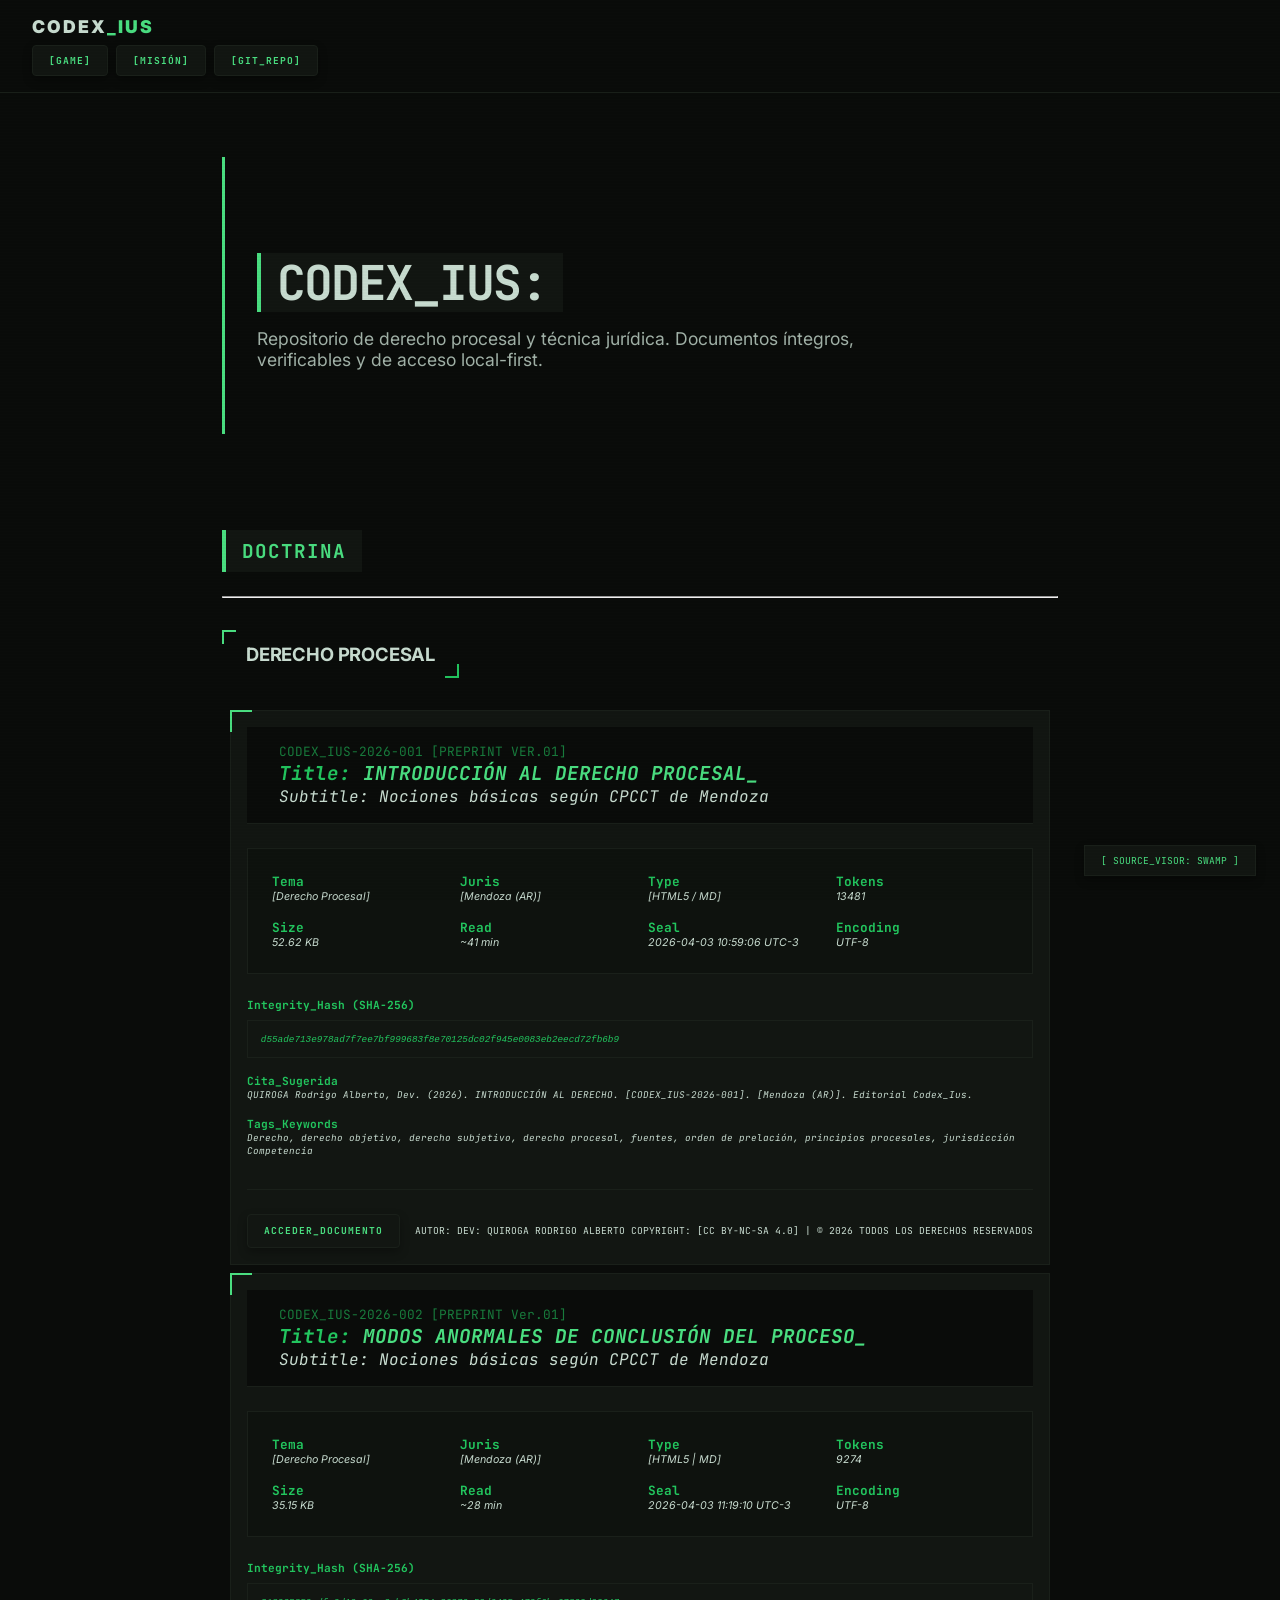
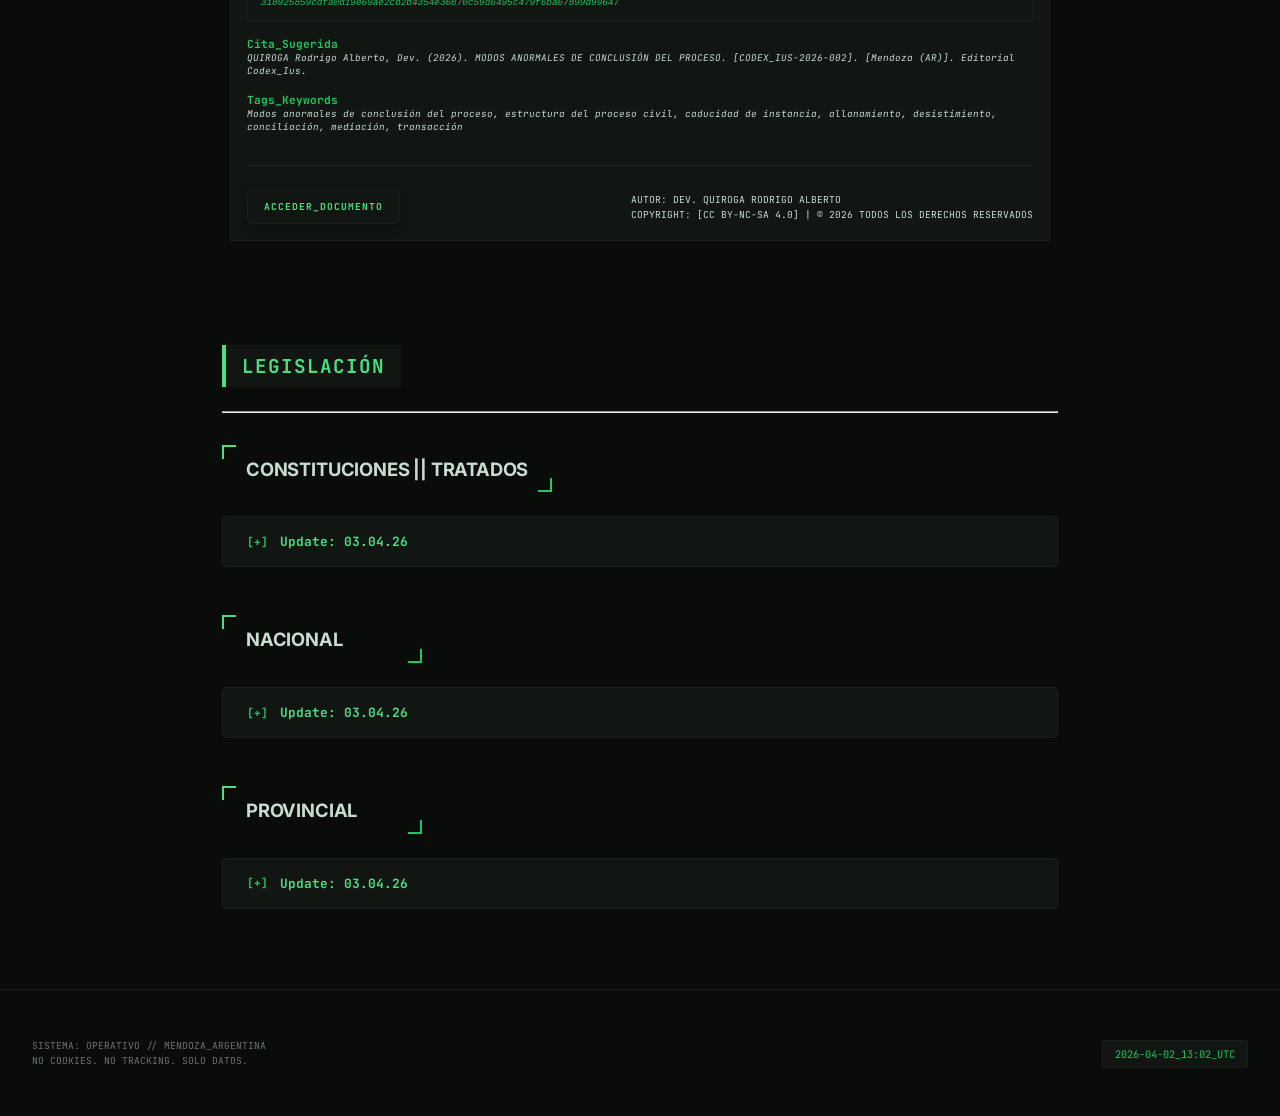
==== commit bb444d04: "game" ====
--- a/index.html
+++ b/index.html
@@ -376,11 +376,7 @@
     <nav>
         <div class="brand">CODEX<span>_IUS</span></div>
         <div class="nav-controls">
-<<<<<<< HEAD
-            <a class="home-btn" href="/sources/res-apps/games/sys_9001/index.html">[GAME]</a>
-=======
-            <a class="home-btn" href="sources/res-apps/games/sys_9001/index.html">[GAME]</a>
->>>>>>> aa1d97b1cac013c111f8af087df04594824082cb
+             <a class="home-btn" href="/sources/res-apps/games/sys_9001/index.html">[GAME]</a>
             <a class="home-btn" href="#">[MISIÓN]</a>
             <a class="home-btn" href="#">[GIT_REPO]</a>
         </div>
@@ -1017,7 +1013,7 @@
                     </section>
 
                     <div class="footer-article">
-                        <a href="sources/res-lex/viewer-lex.html?file=lex/cpcmdz.mdz" class="btn-main">[
+                        <a href="sources/res-lex/viewer-lex.html?file=lex/cpcmdz.md" class="btn-main">[
                             EJECUTAR_VISOR_INTELIGENTE ]</a>
                         <div class="file-data">
                             <p><strong>Curaduría y Sistemas:</strong> dev://QUIROGA, Rodrigo Alberto</p>
